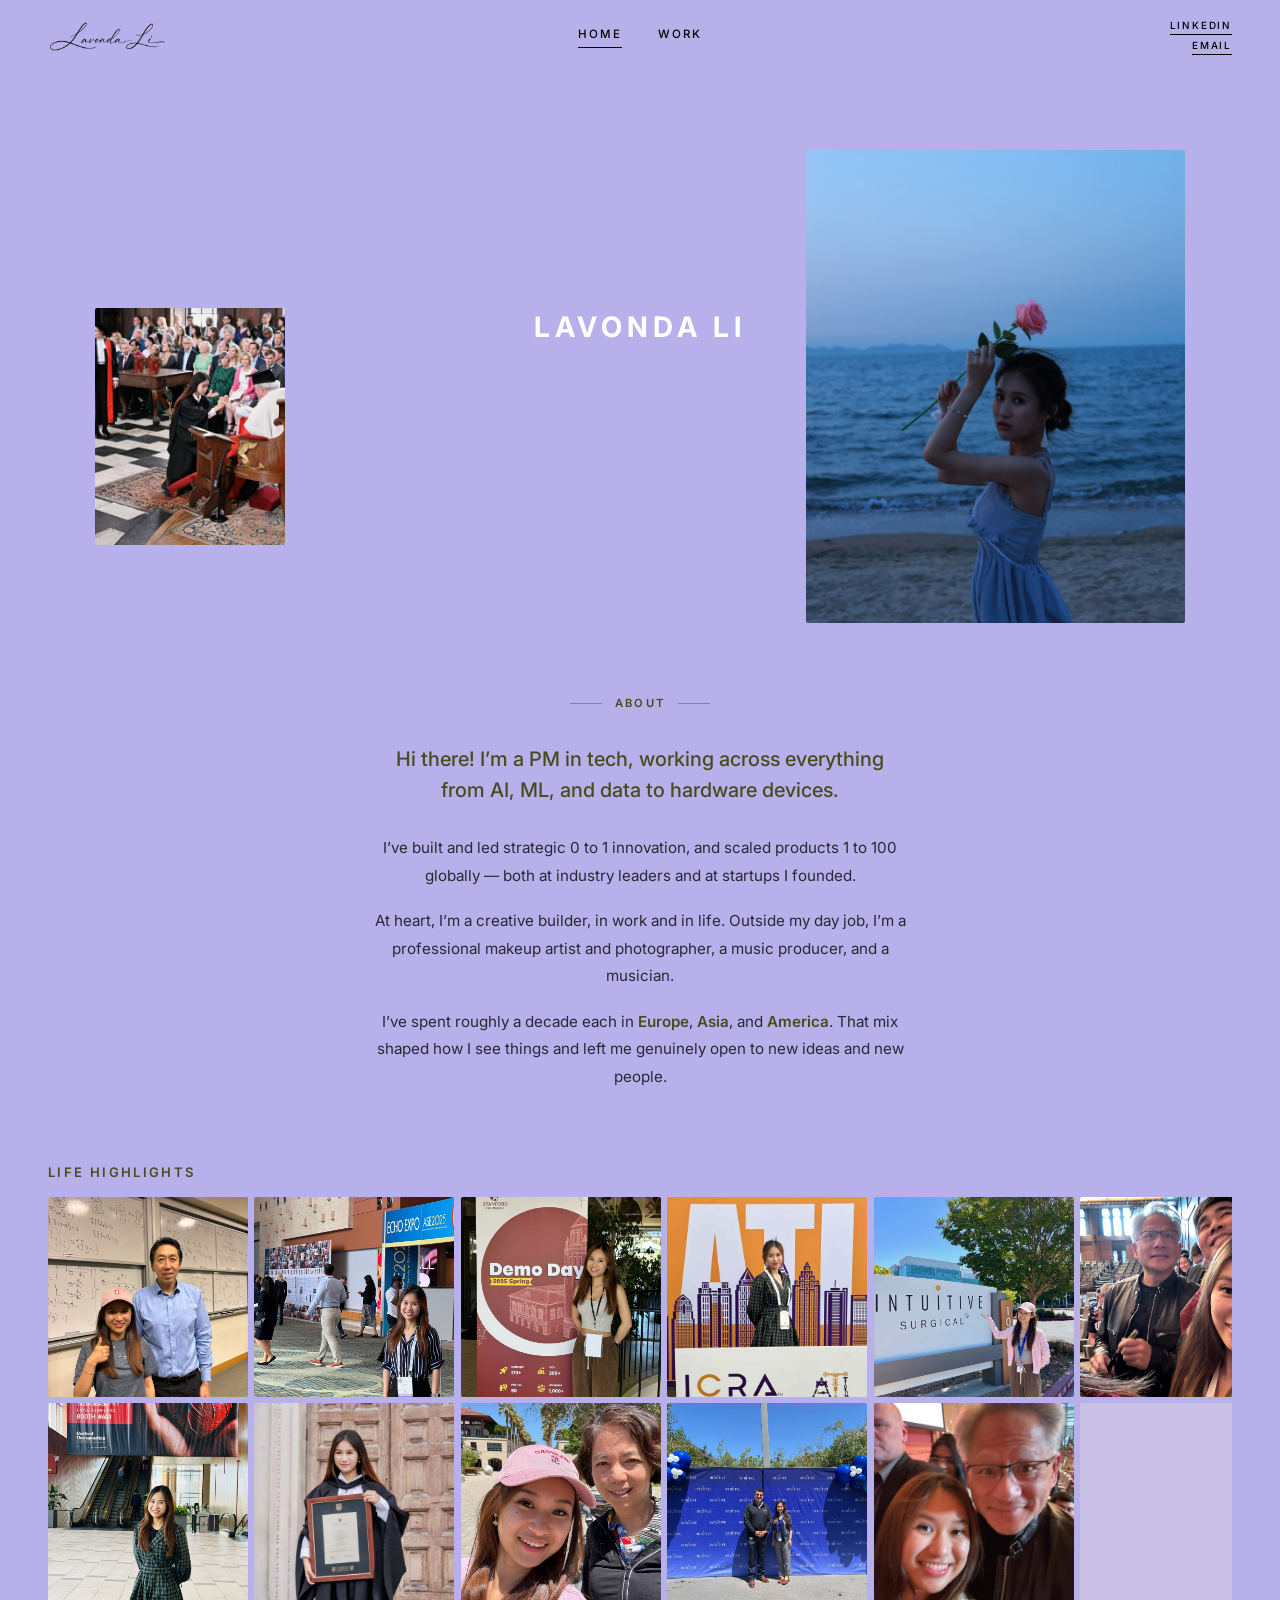
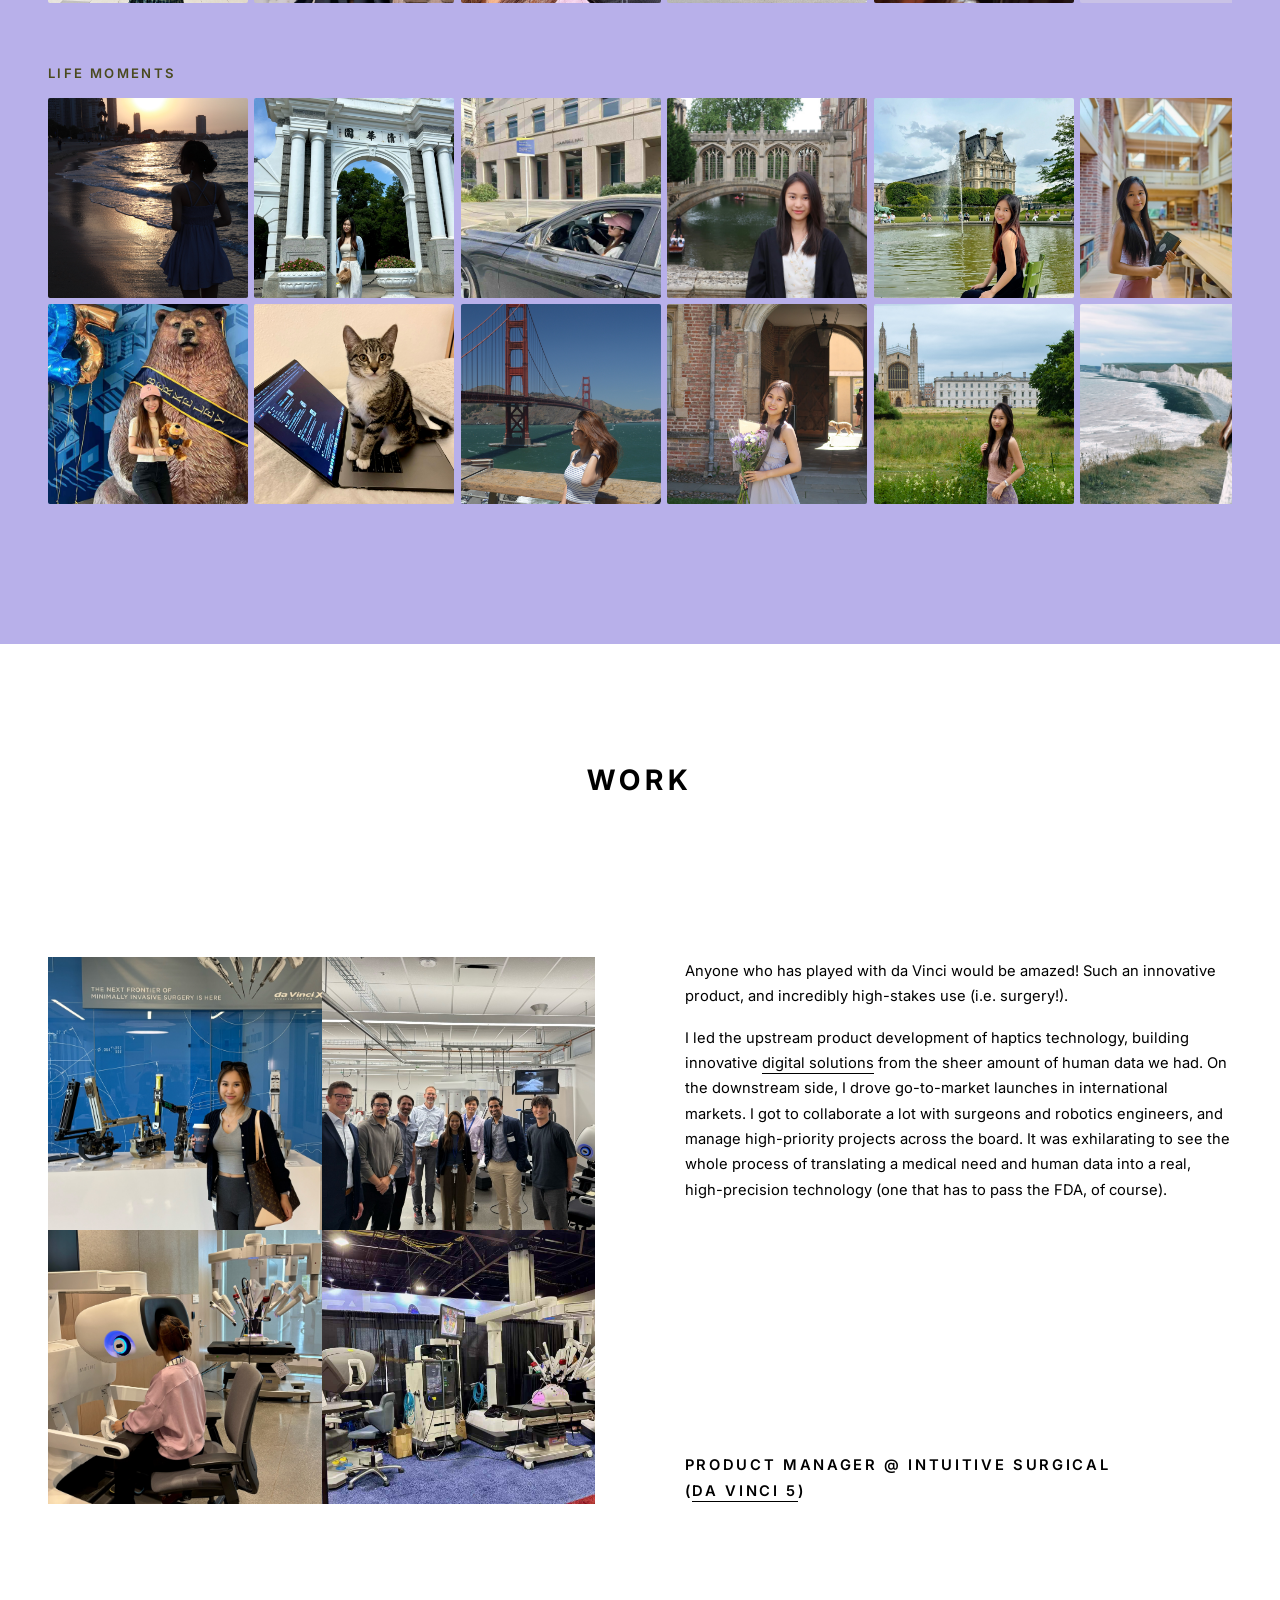
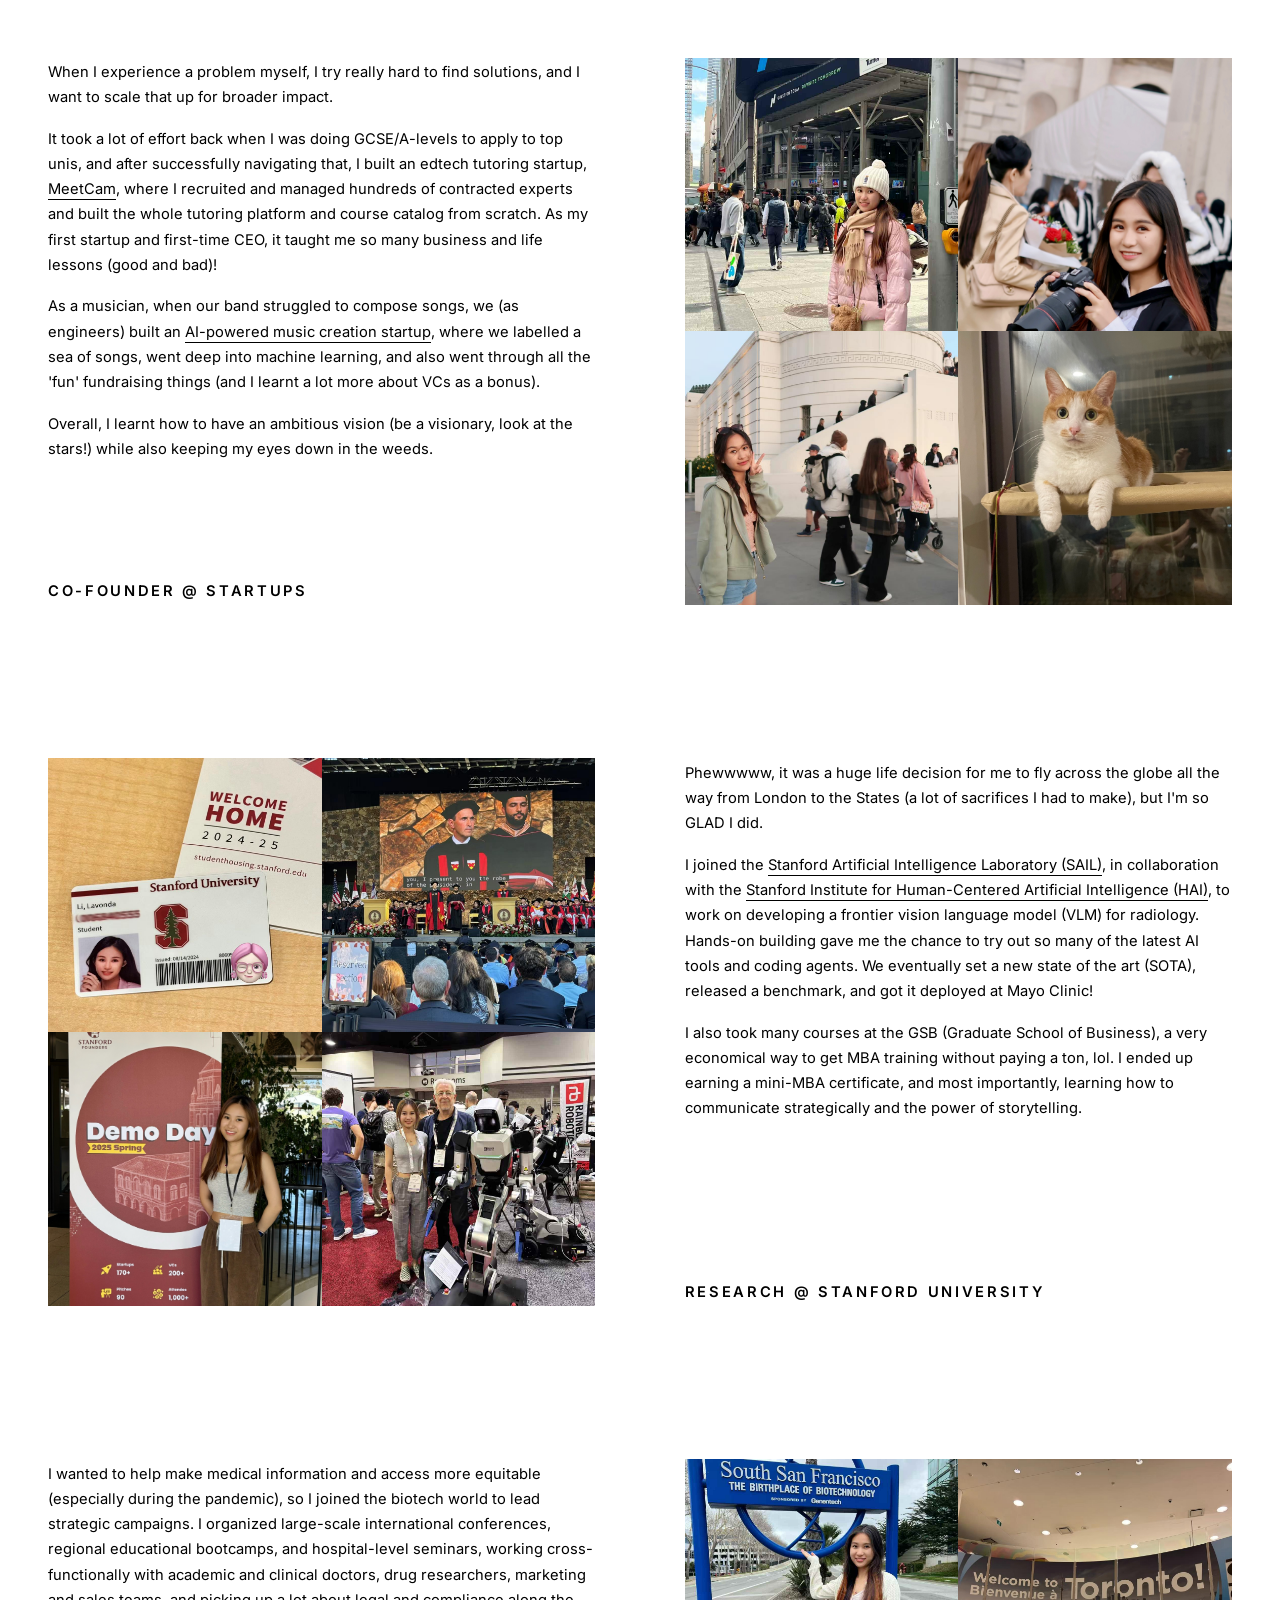
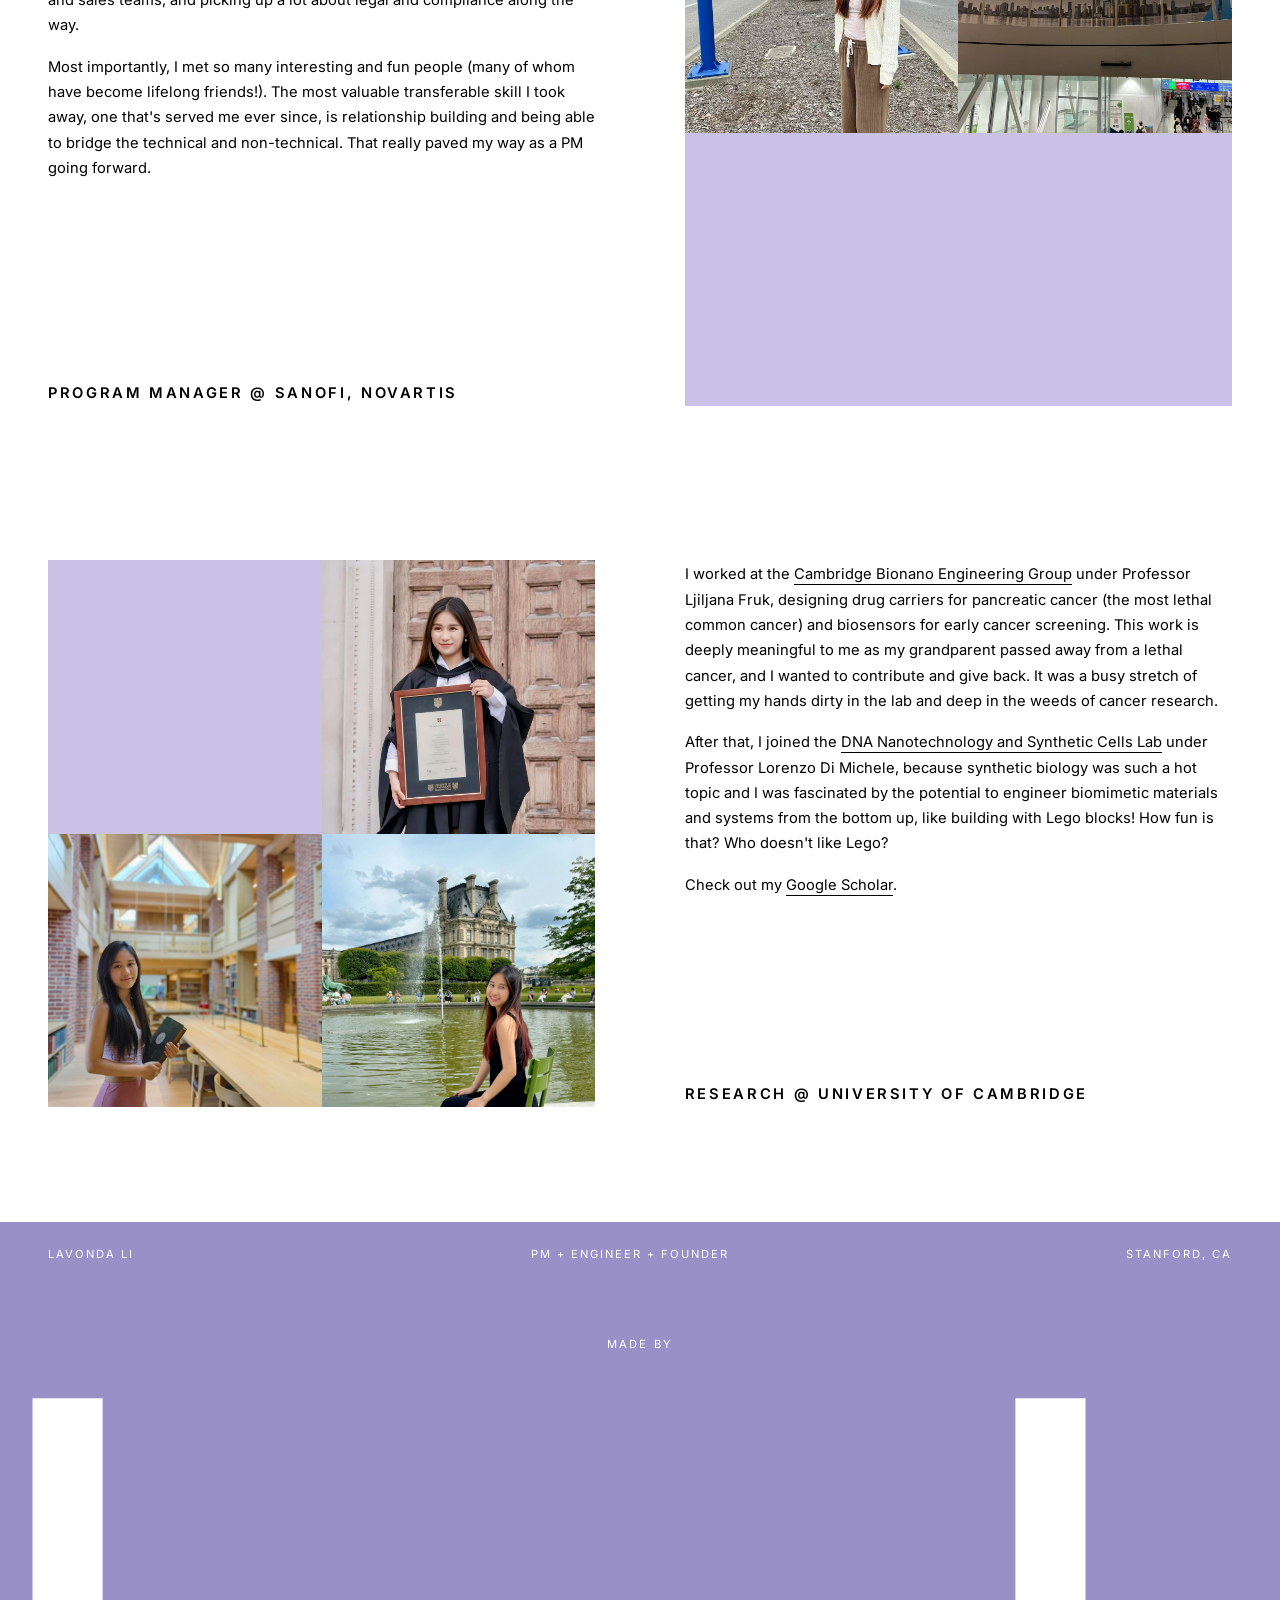
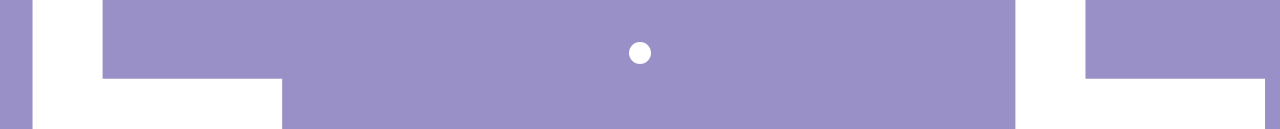
==== index.html @ 1256be47 "added cursor effect" ====
<!doctype html>
<html lang="en">
<head>
  <meta charset="utf-8" />
  <meta name="viewport" content="width=device-width, initial-scale=1" />
  <title>Lavonda Li</title>
  <link rel="preconnect" href="https://fonts.googleapis.com" />
  <link rel="preconnect" href="https://fonts.gstatic.com" crossorigin />
  <link href="https://fonts.googleapis.com/css2?family=Inter:wght@400;500;600;700&display=swap" rel="stylesheet" />
  <link rel="stylesheet" href="css/styles.css" />
</head>
<body data-theme="light">
  <header class="site-header">
    <div class="container">
      <a class="brand" href="index.html"><img src="images/ll.png" alt="Lavonda Li" /></a>
      <nav class="nav">
        <a href="#top" class="active">Home</a>
        <a href="#work">Work</a>
      </nav>
      <div class="header-links" aria-label="Contact links">
        <a href="https://www.linkedin.com/in/lavonda-li/" target="_blank" rel="noopener">LinkedIn</a>
        <a href="mailto:lavonda.li0531@gmail.com">Email</a>
      </div>
    </div>
  </header>

  <main>
    <div class="container">
      <section class="home-hero">
        <div class="photo left">
          <img src="images/grad.jpg" alt="Graduation" />
        </div>
        <h1 class="center-title title-slot">Lavonda Li</h1>
        <div class="photo right">
          <img src="images/portrait.jpg" alt="Portrait" style="object-position: 50% 80%;" />
        </div>
      </section>

      <section class="about" aria-labelledby="about-eyebrow">
        <p id="about-eyebrow" class="about-eyebrow"><span>About</span></p>
        <p class="about-lede">
          Hi there! I&rsquo;m a PM in tech, working across everything from AI,
          ML, and data to hardware devices.
        </p>
        <p class="about-body">
          I&rsquo;ve built and led strategic 0 to 1 innovation, and scaled
          products 1 to 100 globally &mdash; both at industry leaders and at
          startups I founded.
        </p>
        <p class="about-body">
          At heart, I&rsquo;m a creative builder, in work and in life. Outside
          my day job, I&rsquo;m a professional makeup artist and photographer,
          a music producer, and a musician.
        </p>
        <p class="about-body">
          I&rsquo;ve spent roughly a decade each in
          <span class="about-place">Europe</span>,
          <span class="about-place">Asia</span>, and
          <span class="about-place">America</span>. That mix shaped how I see
          things and left me genuinely open to new ideas and new people.
        </p>
      </section>

      <!--
        ============================================================
         HOW TO ADD A PHOTO
         1. Drop the image file in the images/ folder (e.g.
            images/highlights/andrew-ng.jpg)
         2. Add an entry to photos.json under "highlights" or "moments":
              { "image": "images/highlights/andrew-ng.jpg",
                "caption": "Me w/ Andrew Ng" }
         3. Reload the page. The "image" field is optional; omit it for
            a placeholder tile.
        ============================================================
      -->

      <section class="photo-section" aria-labelledby="life-highlights-heading">
        <h2 id="life-highlights-heading" class="rail-heading">Life Highlights</h2>
        <div class="photo-rail" data-section="highlights"></div>
      </section>

      <section class="photo-section" aria-labelledby="life-moments-heading">
        <h2 id="life-moments-heading" class="rail-heading">Life Moments</h2>
        <div class="photo-rail" data-section="moments"></div>
      </section>

      <section id="work" class="work-showcase" aria-labelledby="work-heading">
        <h2 id="work-heading" class="center-title work-title">Work</h2>
        <div class="work-list" data-work-sections></div>
      </section>
    </div>
  </main>

  <script src="js/photos.js" defer></script>
  <script src="js/work.js" defer></script>
  <script src="js/header.js" defer></script>
  <script src="js/cursor.js" defer></script>

  <footer class="site-footer">
    <div class="footer-meta">
      <div class="container">
        <span>Lavonda Li</span>
        <span>PM + Engineer + Founder</span>
        <span>Stanford, CA</span>
      </div>
    </div>
    <div class="footer-made">Made by</div>
    <div class="brand-footer">
      <span class="l-mark left">L</span>
      <span class="dot"></span>
      <span class="l-mark right">L</span>
    </div>
  </footer>
</body>
</html>
---- css/styles.css ----
:root {
  --lavender: #b8b0ea;
  --lavender-deep: #9a90c8;
  --black: #000;
  --white: #fff;
  --olive: #4a4a1f;
  --grey-on-dark: #cfcfcf;
  --placeholder: #c9c2e6;
  --placeholder-dark: #1c1c1c;
  --tracked: 0.18em;
  --max: 1280px;
  --gutter: clamp(1.25rem, 4vw, 3rem);
  --header-height: 72px;
  --sans: "Inter", -apple-system, BlinkMacSystemFont, "Helvetica Neue", Arial, sans-serif;
}

* { box-sizing: border-box; margin: 0; padding: 0; }

html {
  height: 100%;
  scroll-padding-top: var(--header-height);
}

body { height: 100%; }

body {
  font-family: var(--sans);
  font-size: 16px;
  line-height: 1.55;
  -webkit-font-smoothing: antialiased;
  min-height: 100vh;
  display: flex;
  flex-direction: column;
  padding-top: var(--header-height);
}

body[data-theme="light"] { background: var(--lavender); color: var(--black); }
body[data-theme="dark"]  { background: var(--black);    color: var(--white); }
body[data-theme="white"] { background: var(--white);    color: var(--black); }

a { color: inherit; text-decoration: none; }

img { max-width: 100%; display: block; }

main img {
  transition: transform 320ms ease, filter 320ms ease;
}
@media (prefers-reduced-motion: reduce) {
  main img {
    transition: none;
  }
}

.container {
  width: 100%;
  max-width: var(--max);
  margin: 0 auto;
  padding: 0 var(--gutter);
}

main { flex: 1 0 auto; }

/* ---------- Golden cursor trail ---------- */
@media (pointer: fine) {
  .star-sprinkle {
    position: fixed;
    left: 0;
    top: 0;
    pointer-events: none;
    z-index: 2147483647;
  }

  .star-sprinkle {
    width: var(--sprinkle-size, 4px);
    height: var(--sprinkle-size, 4px);
    border-radius: 50%;
    background: radial-gradient(circle, #fff8cf 0%, #f7c548 58%, rgba(247, 197, 72, 0) 72%);
    box-shadow: 0 0 8px rgba(255, 207, 74, 0.65);
    transform: translate3d(var(--sprinkle-x), var(--sprinkle-y), 0) scale(1);
    animation: star-sprinkle-fade 520ms ease-out forwards;
  }

  @keyframes star-sprinkle-fade {
    to {
      opacity: 0;
      transform: translate3d(
        calc(var(--sprinkle-x) - var(--sprinkle-drift-x)),
        calc(var(--sprinkle-y) - var(--sprinkle-drift-y)),
        0
      ) scale(0);
    }
  }
}

@media (prefers-reduced-motion: reduce), (pointer: coarse) {
  .star-sprinkle {
    display: none;
  }
}

/* ---------- Header ---------- */
.site-header {
  position: fixed;
  top: 0;
  left: 0;
  right: 0;
  z-index: 1000;
  min-height: var(--header-height);
  padding: 1.25rem 0;
  transition: background-color 220ms ease;
}
body[data-theme="light"] .site-header { background-color: var(--lavender); }
body[data-theme="dark"] .site-header { background-color: var(--black); }
body[data-theme="white"] .site-header { background-color: var(--white); }
.site-header .container {
  display: grid;
  grid-template-columns: 1fr auto 1fr;
  align-items: center;
}
.brand {
  font-weight: 600;
  font-size: 0.85rem;
  letter-spacing: 0.05em;
  display: inline-flex;
  align-items: center;
  justify-self: start;
}
.brand img {
  height: 32px;
  width: auto;
  display: block;
}
body[data-theme="dark"] .brand img { filter: invert(1); }
.nav {
  display: flex;
  gap: 2.25rem;
  justify-self: center;
}
.nav a {
  font-size: 0.72rem;
  letter-spacing: var(--tracked);
  text-transform: uppercase;
  font-weight: 500;
  position: relative;
  padding-bottom: 4px;
}
.nav a.active::after {
  content: "";
  position: absolute;
  left: 0; right: 0; bottom: 0;
  height: 1px;
  background: currentColor;
}
.header-links {
  justify-self: end;
  display: flex;
  flex-direction: column;
  align-items: flex-end;
  gap: 0.3rem;
}
.header-links a {
  font-size: 0.62rem;
  letter-spacing: var(--tracked);
  text-transform: uppercase;
  font-weight: 500;
  line-height: 1.2;
  border-bottom: 1px solid currentColor;
  padding-bottom: 2px;
}
@media (max-width: 640px) {
  .site-header .container {
    grid-template-columns: auto 1fr auto;
    column-gap: 1rem;
  }
  .nav { gap: 1.2rem; }
  .nav a { font-size: 0.66rem; }
  .header-links a { font-size: 0.56rem; }
}

/* ---------- Centered name title ---------- */
.center-title {
  text-align: center;
  font-size: clamp(1.4rem, 2.2vw, 1.8rem);
  letter-spacing: var(--tracked);
  text-transform: uppercase;
  font-weight: 700;
}
body[data-theme="light"] .center-title { color: var(--olive); }
body[data-theme="dark"]  .center-title { color: var(--white); font-weight: 500; font-size: clamp(0.95rem, 1.4vw, 1.1rem); }
body[data-theme="white"] .center-title { color: var(--black); font-weight: 500; font-size: clamp(0.95rem, 1.4vw, 1.1rem); }

/* ---------- Home: asymmetric photo hero ---------- */
.home-hero {
  position: relative;
  margin-top: 3rem;
  min-height: clamp(420px, 55vh, 620px);
  isolation: isolate;
}
.home-hero .title-slot {
  position: absolute;
  top: 42%;
  left: 50%;
  transform: translate(-50%, -50%);
  white-space: nowrap;
  z-index: 2;
  mix-blend-mode: difference;
}
body[data-theme="light"] .home-hero .title-slot,
body[data-theme="dark"]  .home-hero .title-slot { color: #fff; }
.home-hero .photo { z-index: 1; }
.home-hero .photo {
  position: absolute;
  background: var(--placeholder);
  border-radius: 2px;
  overflow: hidden;
  display: flex;
  align-items: center;
  justify-content: center;
  color: rgba(0,0,0,0.35);
  font-size: 0.7rem;
  letter-spacing: 0.1em;
  text-transform: uppercase;
}
.home-hero .photo img { width: 100%; height: 100%; object-fit: cover; }
.home-hero .photo.left {
  left: 4%;
  top: 38%;
  width: 16%;
  aspect-ratio: 4 / 5;
}
.home-hero .photo.right {
  right: 4%;
  top: 6%;
  width: 32%;
  aspect-ratio: 4 / 5;
}
@media (max-width: 720px) {
  .home-hero { min-height: 360px; }
  .home-hero .photo.left  { width: 28%; top: 50%; }
  .home-hero .photo.right { width: 50%; top: 0; }
}

/* ---------- Tagline / education ---------- */
.tagline-block {
  text-align: center;
  margin: 4.5rem auto 1.5rem;
  max-width: 70ch;
  font-size: 0.78rem;
  letter-spacing: var(--tracked);
  text-transform: uppercase;
  font-weight: 500;
  line-height: 1.7;
}

/* ---------- Home: about block ---------- */
.about {
  max-width: 620px;
  margin: 5rem auto 4.5rem;
  padding: 0 1rem;
  text-align: center;
}
.about-eyebrow {
  display: flex;
  align-items: center;
  justify-content: center;
  gap: 0.85rem;
  font-size: 0.7rem;
  letter-spacing: var(--tracked);
  text-transform: uppercase;
  font-weight: 600;
  color: var(--olive);
  margin-bottom: 2rem;
}
.about-eyebrow::before,
.about-eyebrow::after {
  content: "";
  width: 32px;
  height: 1px;
  background: var(--olive);
  opacity: 0.45;
}
.about-lede {
  font-size: clamp(1.05rem, 1.6vw, 1.25rem);
  line-height: 1.55;
  font-weight: 500;
  color: var(--olive);
  margin: 0 auto 1.75rem;
  max-width: 38ch;
}
.about-body {
  font-size: 0.95rem;
  line-height: 1.8;
  margin: 0 auto 1.15rem;
  max-width: 54ch;
  color: rgba(0, 0, 0, 0.78);
}
.about-body:last-child { margin-bottom: 0; }
.about-place {
  font-weight: 600;
  color: var(--olive);
  white-space: nowrap;
}

/* ---------- Home: horizontal photo rails ---------- */
.photo-section {
  margin: 2.5rem 0 3rem;
}
.rail-heading {
  font-size: 0.82rem;
  letter-spacing: var(--tracked);
  text-transform: uppercase;
  font-weight: 600;
  margin-bottom: 0.9rem;
  color: var(--olive);
}
.photo-rail {
  --rail-tile: clamp(140px, 18vw, 200px);
  display: grid;
  grid-auto-flow: column;
  grid-template-rows: repeat(2, var(--rail-tile));
  grid-auto-columns: var(--rail-tile);
  gap: 0.4rem;
  overflow-x: auto;
  overflow-y: hidden;
  padding-bottom: 0.75rem;
  scroll-snap-type: x mandatory;
  scrollbar-width: thin;
}
.photo-rail::-webkit-scrollbar { height: 6px; }
.photo-rail::-webkit-scrollbar-track { background: transparent; }
.photo-rail::-webkit-scrollbar-thumb {
  background: rgba(0,0,0,0.18);
  border-radius: 3px;
}
.photo-rail .tile {
  position: relative;
  background: var(--placeholder);
  border-radius: 2px;
  overflow: hidden;
  scroll-snap-align: start;
  margin: 0;
}
.photo-rail .tile img {
  width: 100%;
  height: 100%;
  object-fit: cover;
}
.photo-rail .tile figcaption {
  position: absolute;
  inset: 0;
  background: rgba(0, 0, 0, 0.7);
  color: var(--white);
  display: flex;
  align-items: center;
  justify-content: center;
  text-align: center;
  padding: 0.9rem;
  font-size: 0.85rem;
  font-weight: 500;
  letter-spacing: 0.02em;
  line-height: 1.4;
  text-shadow: 0 1px 6px rgba(0,0,0,0.55);
  opacity: 0;
  transition: opacity 180ms ease;
  pointer-events: none;
}
.photo-rail .tile:hover img,
.home-hero .photo:hover img,
.work-tile:hover img {
  transform: scale(1.025);
  filter: saturate(1.04) contrast(1.02);
}
.photo-rail .tile:hover figcaption,
.photo-rail .tile:focus-within figcaption {
  opacity: 1;
}
@media (hover: none) {
  .photo-rail .tile figcaption { opacity: 1; }
}
/* ---------- Shared work showcase ---------- */
.work-showcase {
  background: var(--white);
  color: var(--black);
  margin: clamp(6rem, 10vw, 9rem) 0 0;
  scroll-margin-top: 0;
}
body[data-theme="light"] .work-showcase {
  width: 100vw;
  margin-left: calc(50% - 50vw);
  margin-right: calc(50% - 50vw);
  padding: clamp(5rem, 9vw, 8rem) max(var(--gutter), calc((100vw - var(--max)) / 2 + var(--gutter))) clamp(5rem, 9vw, 8rem);
}
body[data-theme="white"] .work-showcase {
  margin: 0 0 6rem;
  padding-top: 4rem;
}
.work-showcase .work-title {
  color: var(--black);
  margin: 0 0 clamp(4rem, 12vw, 10rem);
}
body[data-theme="light"] .work-showcase .work-title,
body[data-theme="white"] .work-showcase .work-title {
  color: var(--black);
}
.work-list {
  display: block;
}
.work-entry {
  display: grid;
  grid-template-columns: minmax(0, 1fr) minmax(0, 1fr);
  gap: clamp(3rem, 7vw, 6.5rem);
  align-items: stretch;
  margin-bottom: clamp(6rem, 12vw, 10rem);
}
.work-entry:last-child {
  margin-bottom: 0;
}
.work-entry.is-reversed .work-media {
  order: 2;
}
.work-entry.is-reversed .work-copy {
  order: 1;
}
.work-media { align-self: start; }
.work-collage {
  display: grid;
  grid-template-columns: 1fr 1fr;
  gap: 0;
  width: 100%;
}
.work-tile {
  aspect-ratio: 1 / 1;
  background: var(--placeholder);
  border-radius: 0;
  overflow: hidden;
}
.work-tile img {
  width: 100%;
  height: 100%;
  object-fit: cover;
  display: block;
}
.work-copy {
  display: flex;
  flex-direction: column;
  padding-top: 0.15rem;
  max-width: 64ch;
}
.work-copy p {
  font-size: 0.92rem;
  line-height: 1.72;
  margin-bottom: 1rem;
  color: var(--black);
}
.work-label {
  margin-top: auto;
  padding-top: 3rem;
  font-size: 0.7rem;
  letter-spacing: var(--tracked);
  text-transform: uppercase;
  line-height: 1.6;
  font-weight: 600;
  color: var(--black);
  max-width: 44ch;
}
.work-copy p:last-child {
  margin-bottom: 0;
}
.work-showcase a {
  color: inherit;
  border-bottom: 1px solid currentColor;
  padding-bottom: 1px;
}
@media (max-width: 720px) {
  .work-entry {
    grid-template-columns: 1fr;
    gap: 1.5rem;
    margin-bottom: 5rem;
  }
  .work-entry.is-reversed .work-media,
  .work-entry.is-reversed .work-copy {
    order: initial;
  }
  .work-copy {
    min-height: 0;
  }
  .work-label {
    padding-top: 1.75rem;
  }
  .work-copy {
    max-width: none;
  }
}

/* ---------- Footer (themed) ---------- */
.site-footer { flex-shrink: 0; }

.footer-meta {
  padding: 1.5rem 0;
  font-size: 0.7rem;
  letter-spacing: var(--tracked);
  text-transform: uppercase;
}
body[data-theme="light"] .footer-meta { background: var(--lavender-deep); color: var(--white); }
body[data-theme="dark"]  .footer-meta { background: var(--black); color: var(--white); border-top: 1px solid rgba(255,255,255,0.1); }
body[data-theme="white"] .footer-meta { background: var(--black); color: var(--white); border-top: 1px solid rgba(255,255,255,0.1); }
.footer-meta .container {
  display: flex;
  justify-content: space-between;
  align-items: center;
  flex-wrap: wrap;
  gap: 1rem;
}

.footer-made {
  text-align: center;
  font-size: 0.7rem;
  letter-spacing: var(--tracked);
  text-transform: uppercase;
  padding: 3rem 0 1rem;
}
body[data-theme="light"] .footer-made { background: var(--lavender-deep); color: var(--white); }
body[data-theme="dark"]  .footer-made { background: var(--black); color: var(--white); }
body[data-theme="white"] .footer-made { background: var(--black); color: var(--white); }

/* The big "L  L" letterforms with center dot */
.brand-footer {
  position: relative;
  height: clamp(280px, 40vh, 460px);
  overflow: hidden;
}
body[data-theme="light"] .brand-footer { background: var(--lavender-deep); }
body[data-theme="dark"]  .brand-footer { background: var(--black); }
body[data-theme="white"] .brand-footer { background: var(--black); }
.brand-footer .l-mark {
  position: absolute;
  bottom: -22%;
  font-family: "Arial Black", "Helvetica Neue", Arial, sans-serif;
  font-weight: 900;
  font-size: clamp(280px, 38vw, 560px);
  line-height: 1;
  color: var(--white);
  user-select: none;
}
.brand-footer .l-mark.left  { left: 0; }
.brand-footer .l-mark.right { right: 0; }
.brand-footer .dot {
  position: absolute;
  bottom: 18%;
  left: 50%;
  transform: translateX(-50%);
  width: 22px;
  height: 22px;
  border-radius: 50%;
  background: var(--white);
}
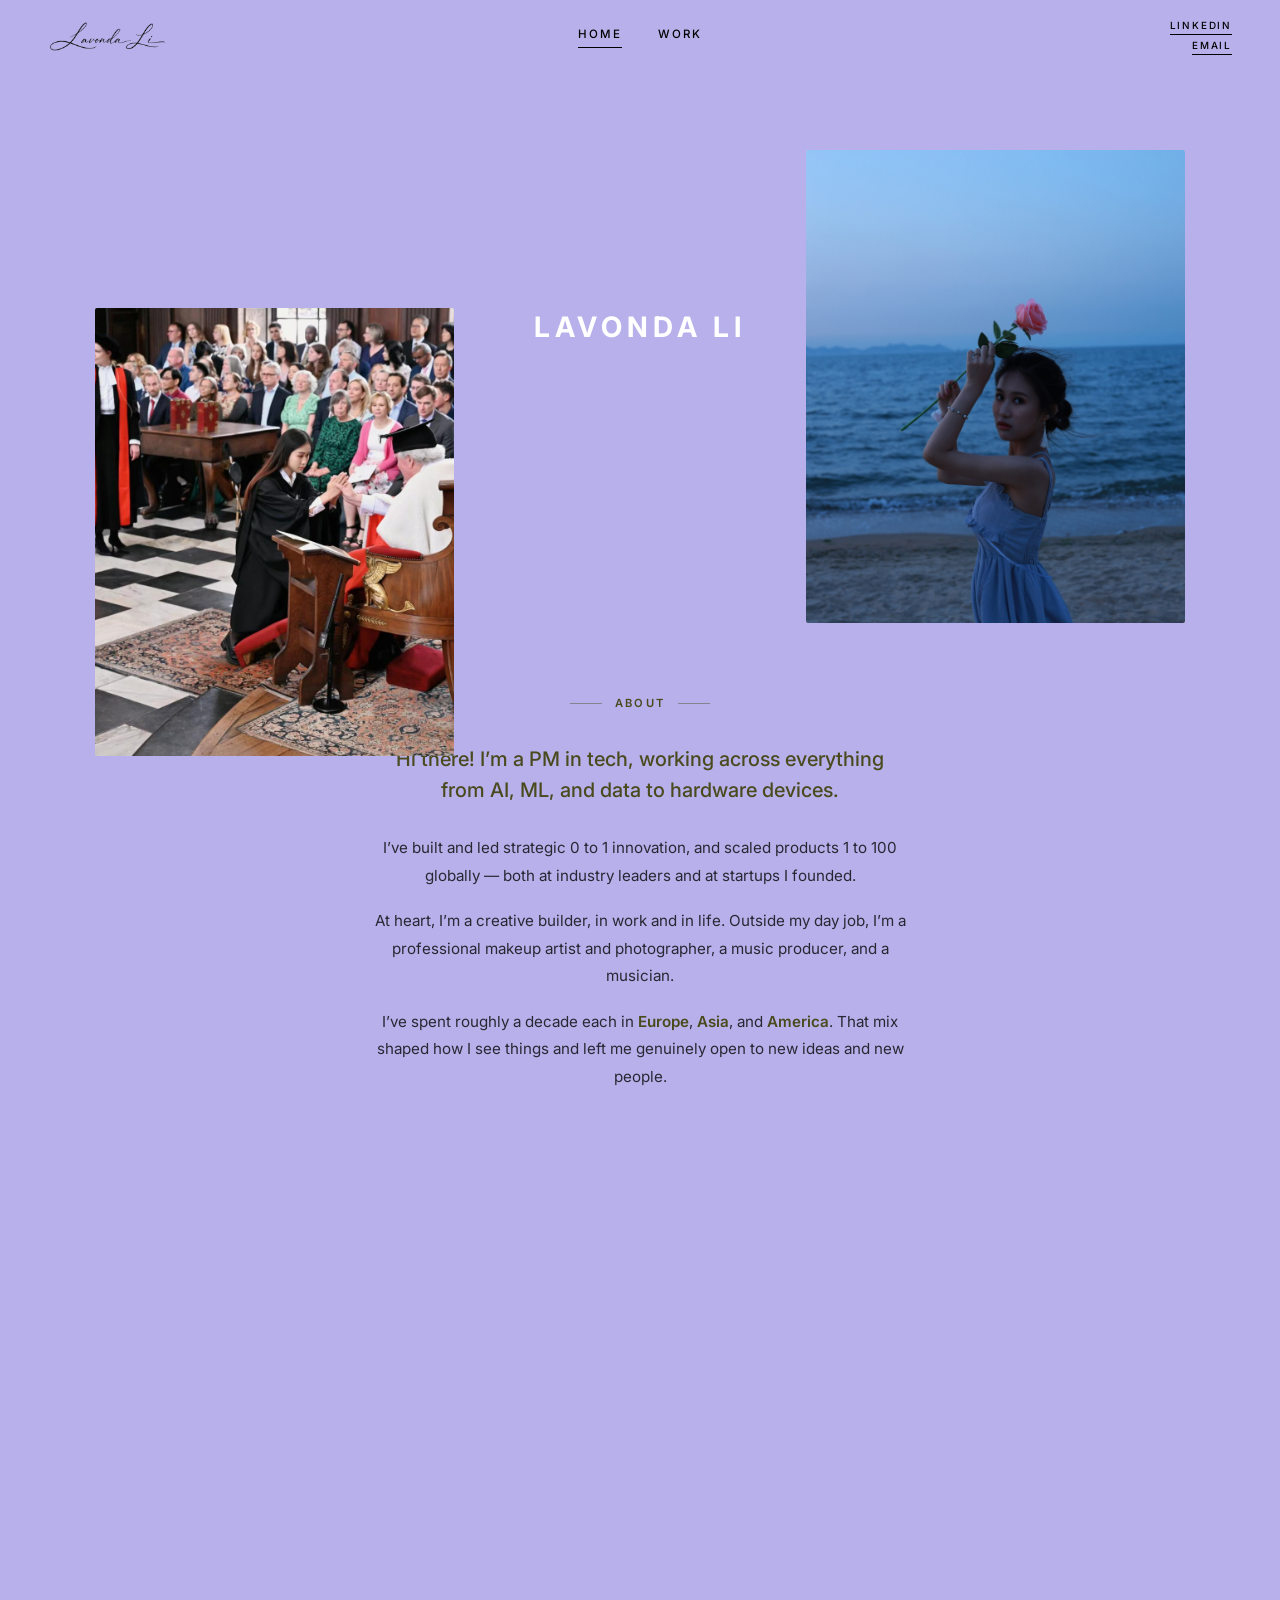
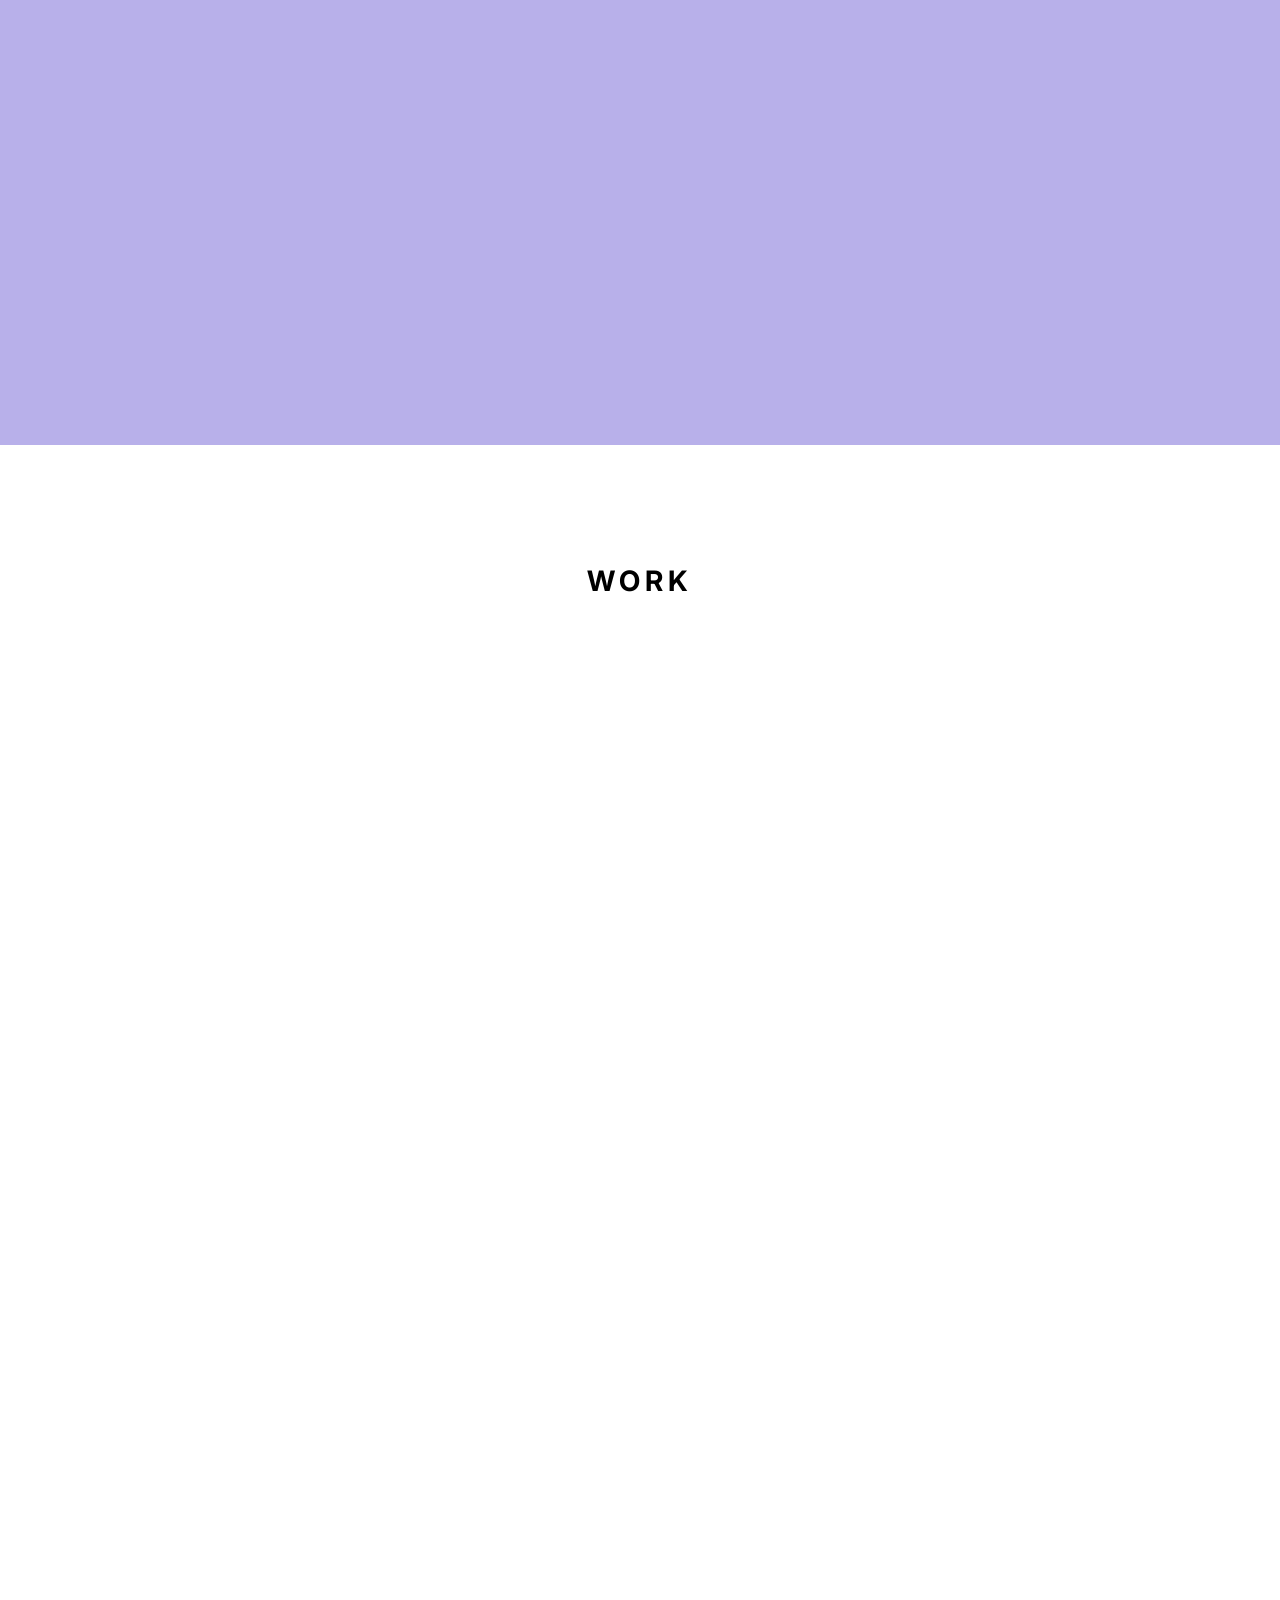
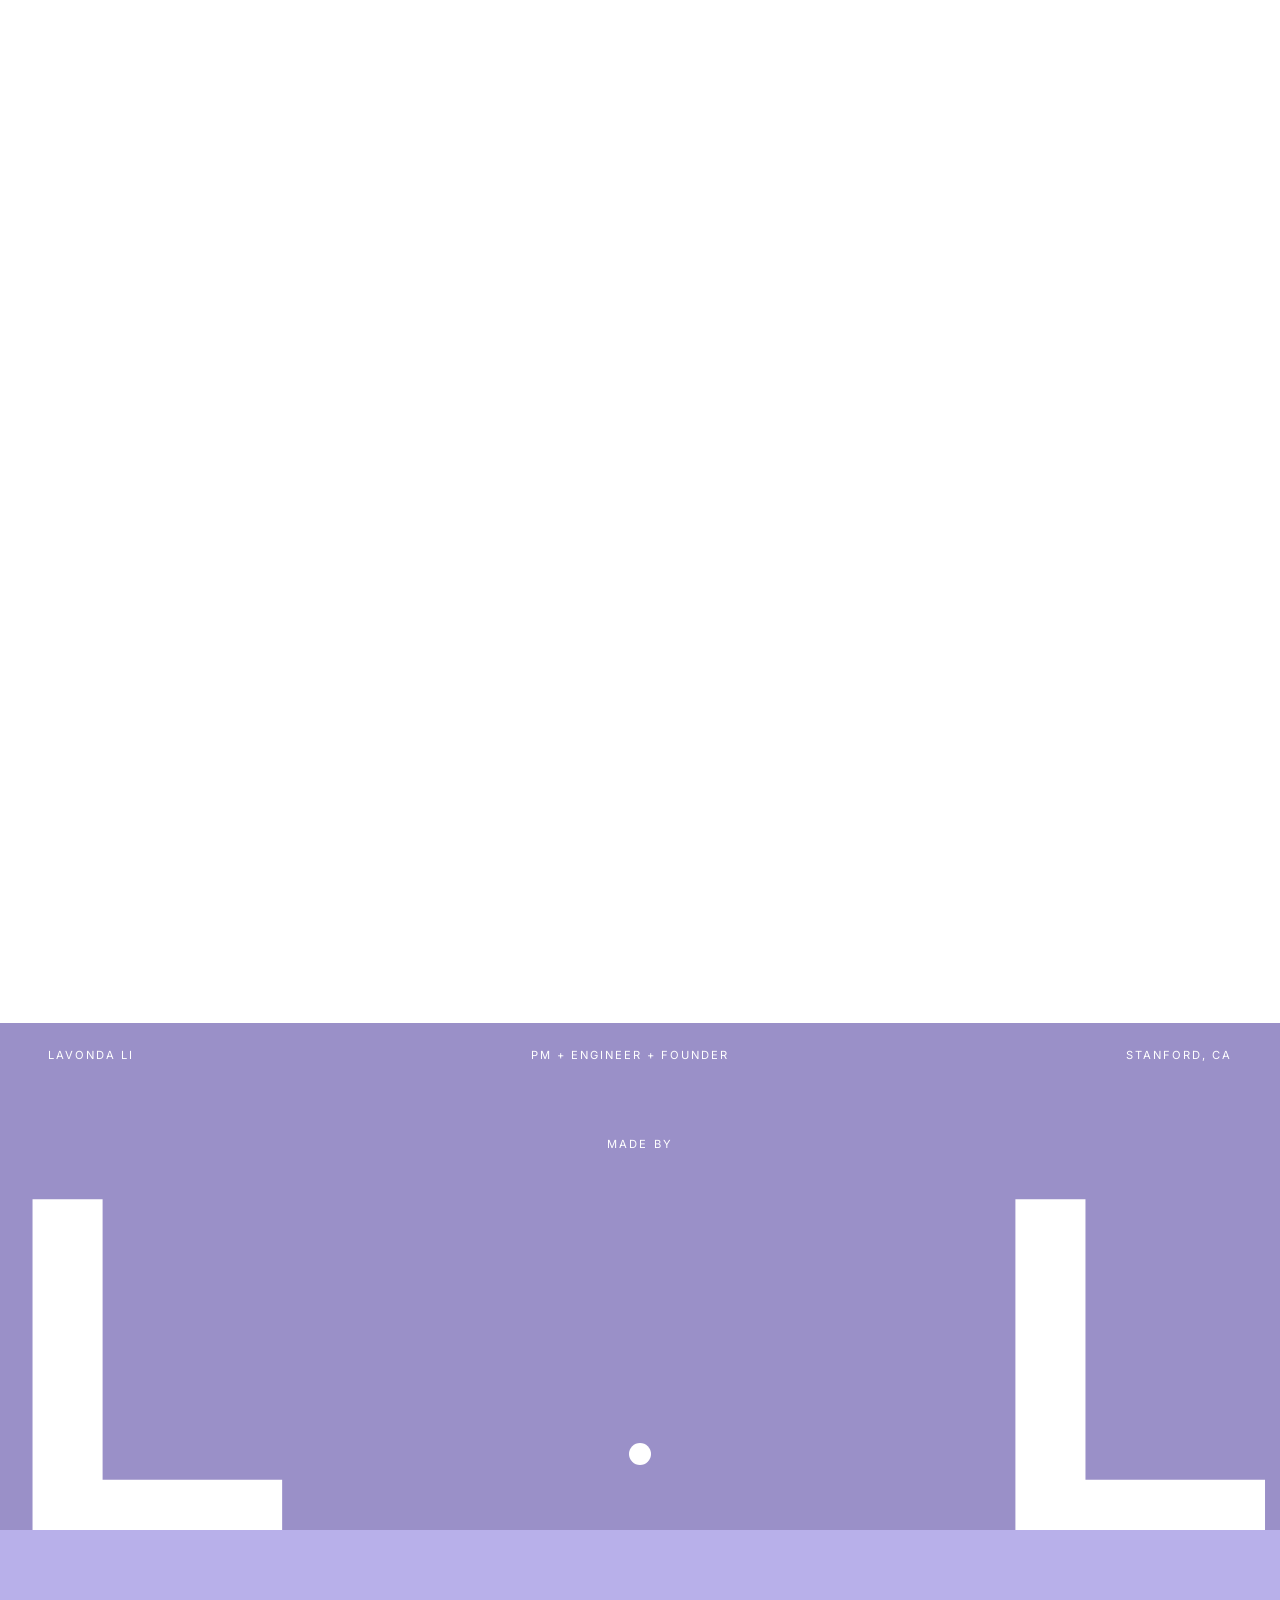
==== commit bf0263ef: "fixed some bugs" ====
--- a/index.html
+++ b/index.html
@@ -28,11 +28,11 @@
     <div class="container">
       <section class="home-hero">
         <div class="photo left">
-          <img src="images/grad.jpg" alt="Graduation" />
+          <img src="images/grad.jpg" alt="Graduation" decoding="async" fetchpriority="high" />
         </div>
         <h1 class="center-title title-slot">Lavonda Li</h1>
         <div class="photo right">
-          <img src="images/portrait.jpg" alt="Portrait" style="object-position: 50% 80%;" />
+          <img src="images/portrait.jpg" alt="Portrait" decoding="async" fetchpriority="high" style="object-position: 50% 80%;" />
         </div>
       </section>
 
--- a/css/styles.css
+++ b/css/styles.css
@@ -225,7 +225,7 @@
 .home-hero .photo.left {
   left: 4%;
   top: 38%;
-  width: 16%;
+  width: clamp(150px, 28vw, 430px);
   aspect-ratio: 4 / 5;
 }
 .home-hero .photo.right {
@@ -236,7 +236,7 @@
 }
 @media (max-width: 720px) {
   .home-hero { min-height: 360px; }
-  .home-hero .photo.left  { width: 28%; top: 50%; }
+  .home-hero .photo.left  { top: 50%; }
   .home-hero .photo.right { width: 50%; top: 0; }
 }
 
@@ -304,6 +304,8 @@
 /* ---------- Home: horizontal photo rails ---------- */
 .photo-section {
   margin: 2.5rem 0 3rem;
+  content-visibility: auto;
+  contain-intrinsic-size: 420px;
 }
 .rail-heading {
   font-size: 0.82rem;
@@ -411,6 +413,8 @@
   gap: clamp(3rem, 7vw, 6.5rem);
   align-items: stretch;
   margin-bottom: clamp(6rem, 12vw, 10rem);
+  content-visibility: auto;
+  contain-intrinsic-size: 920px;
 }
 .work-entry:last-child {
   margin-bottom: 0;
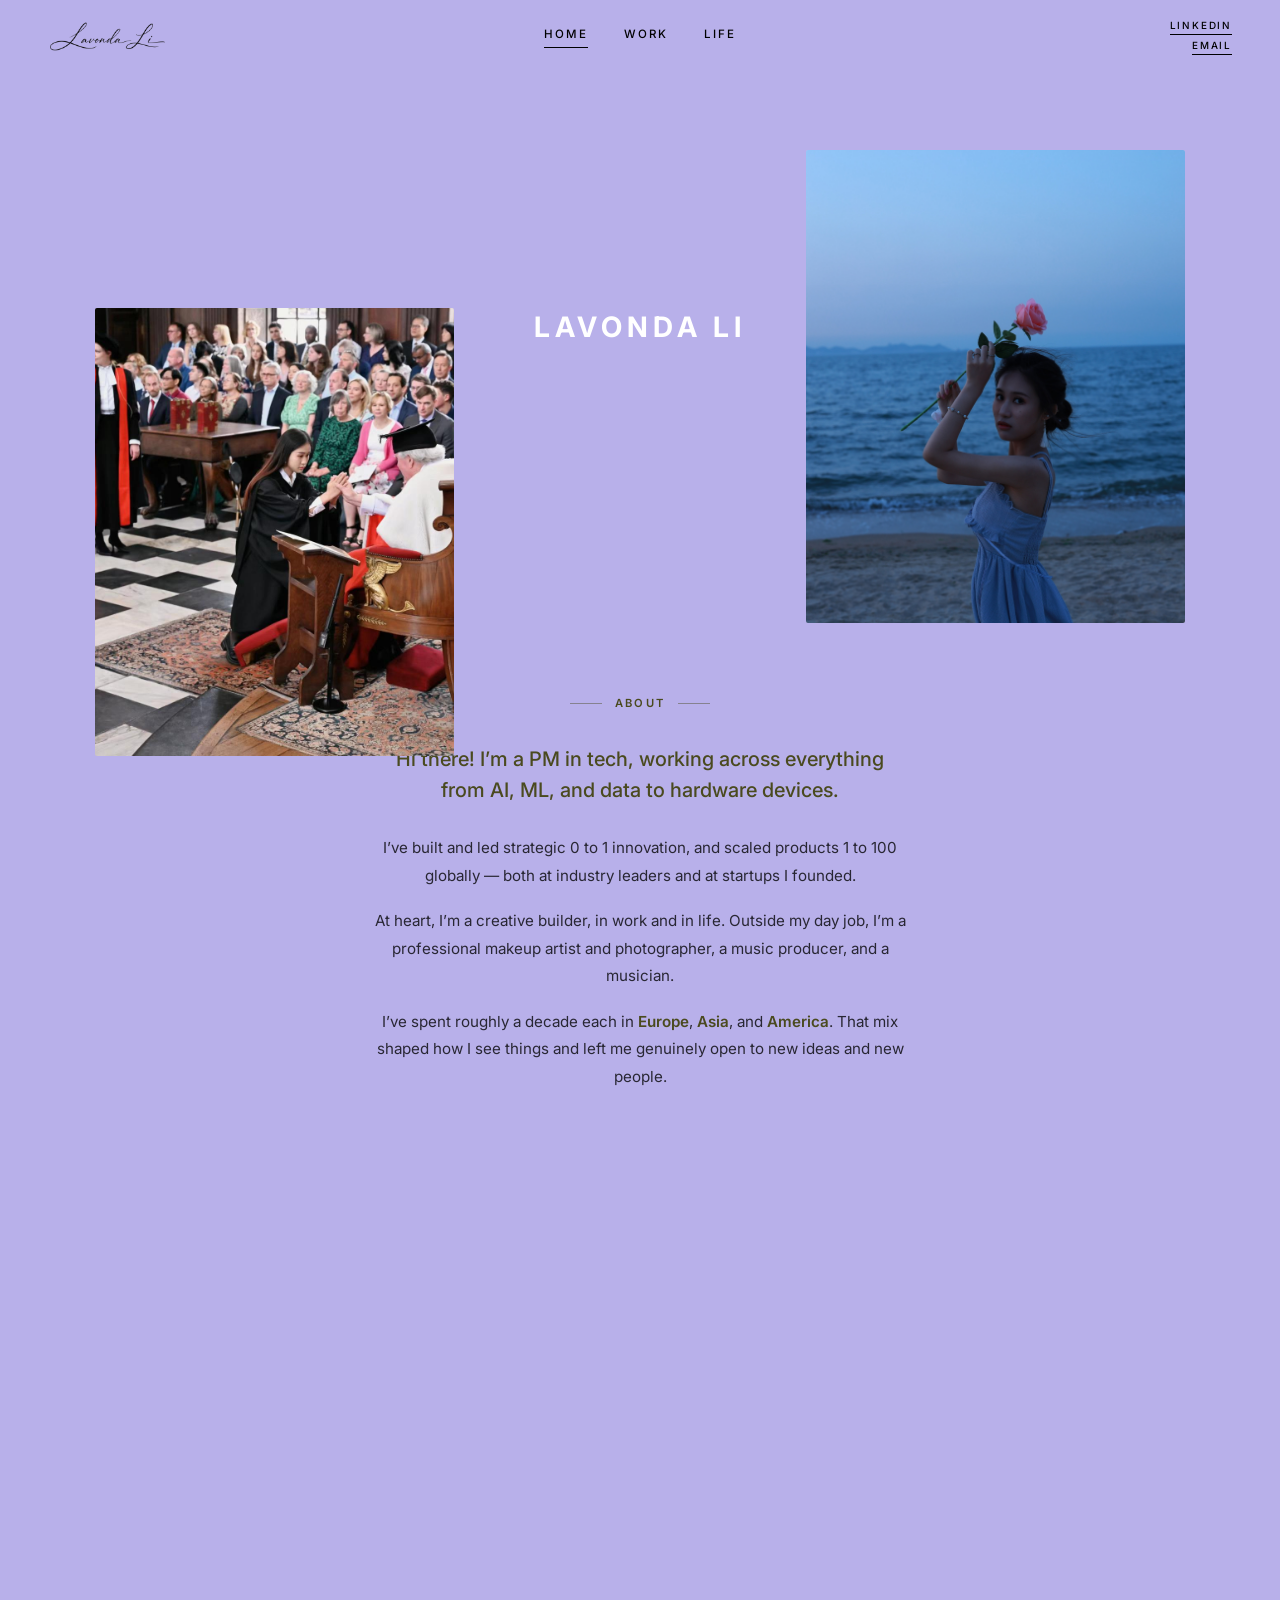
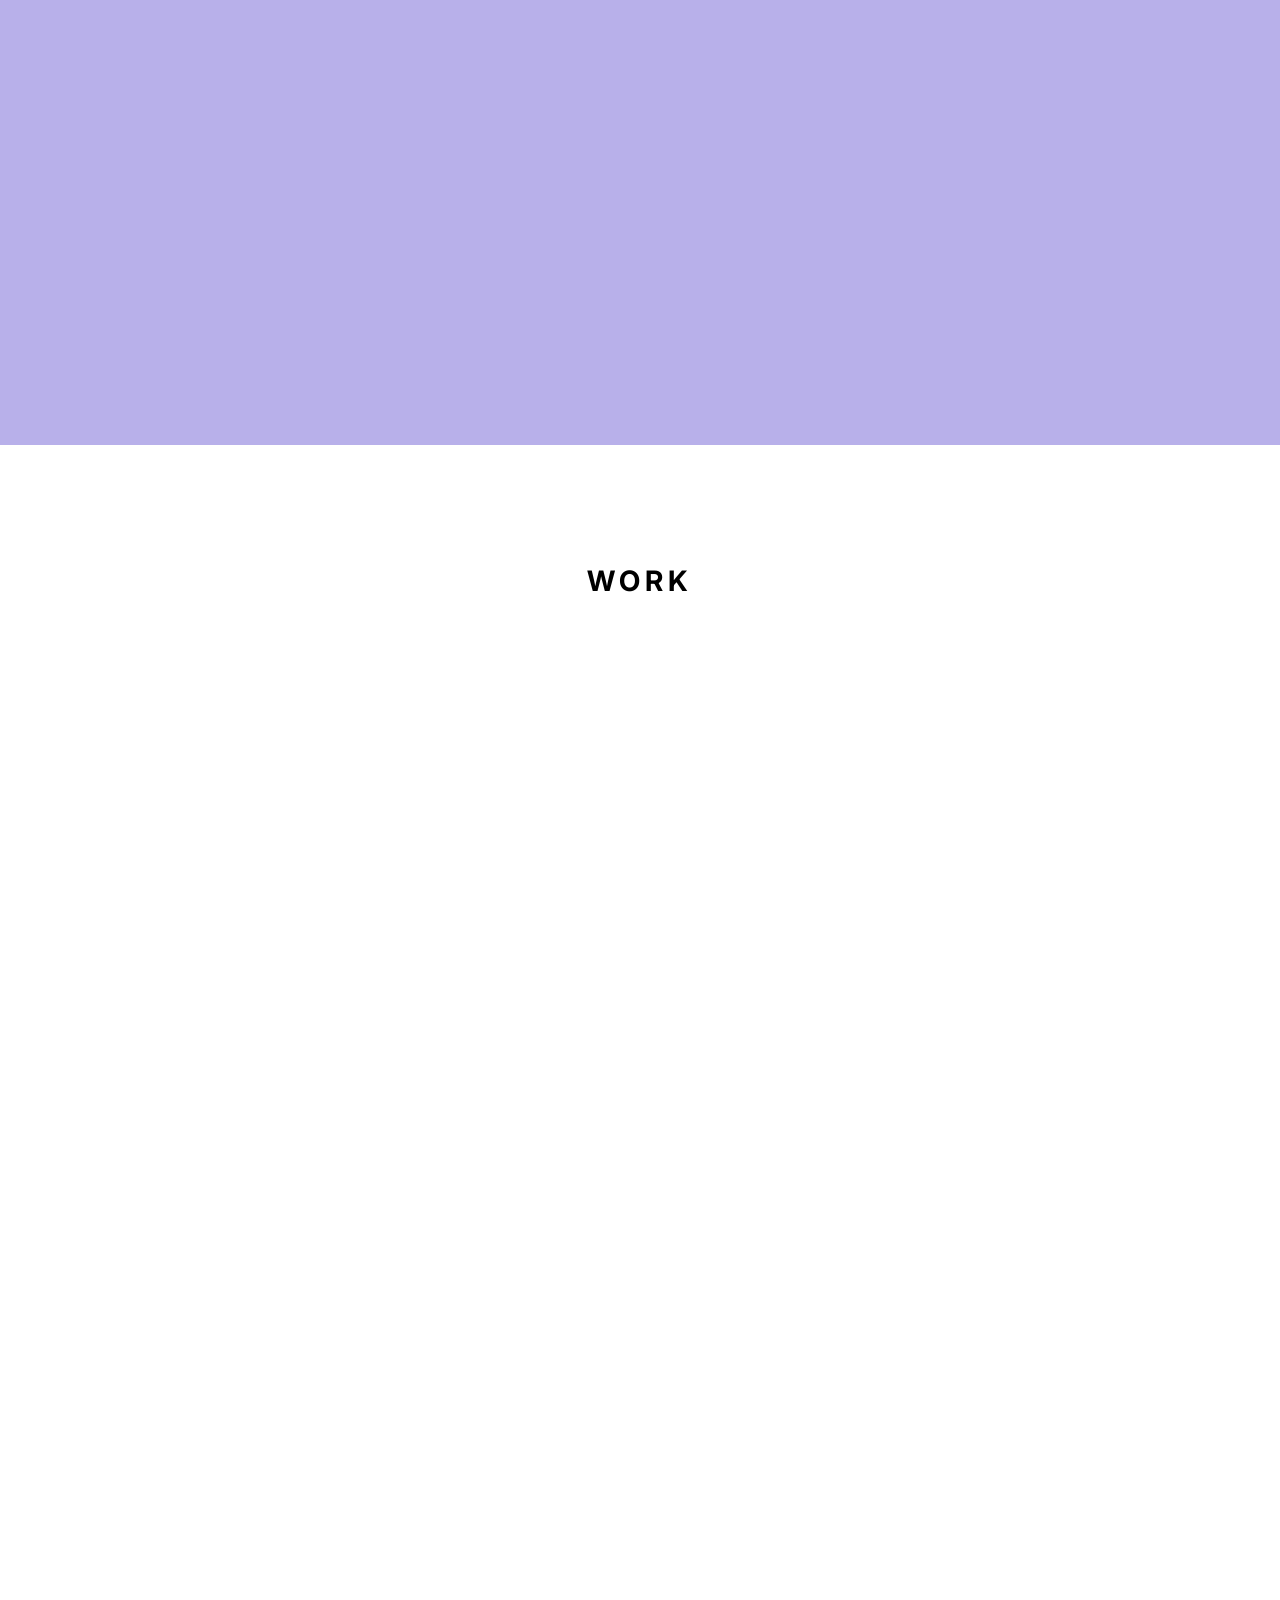
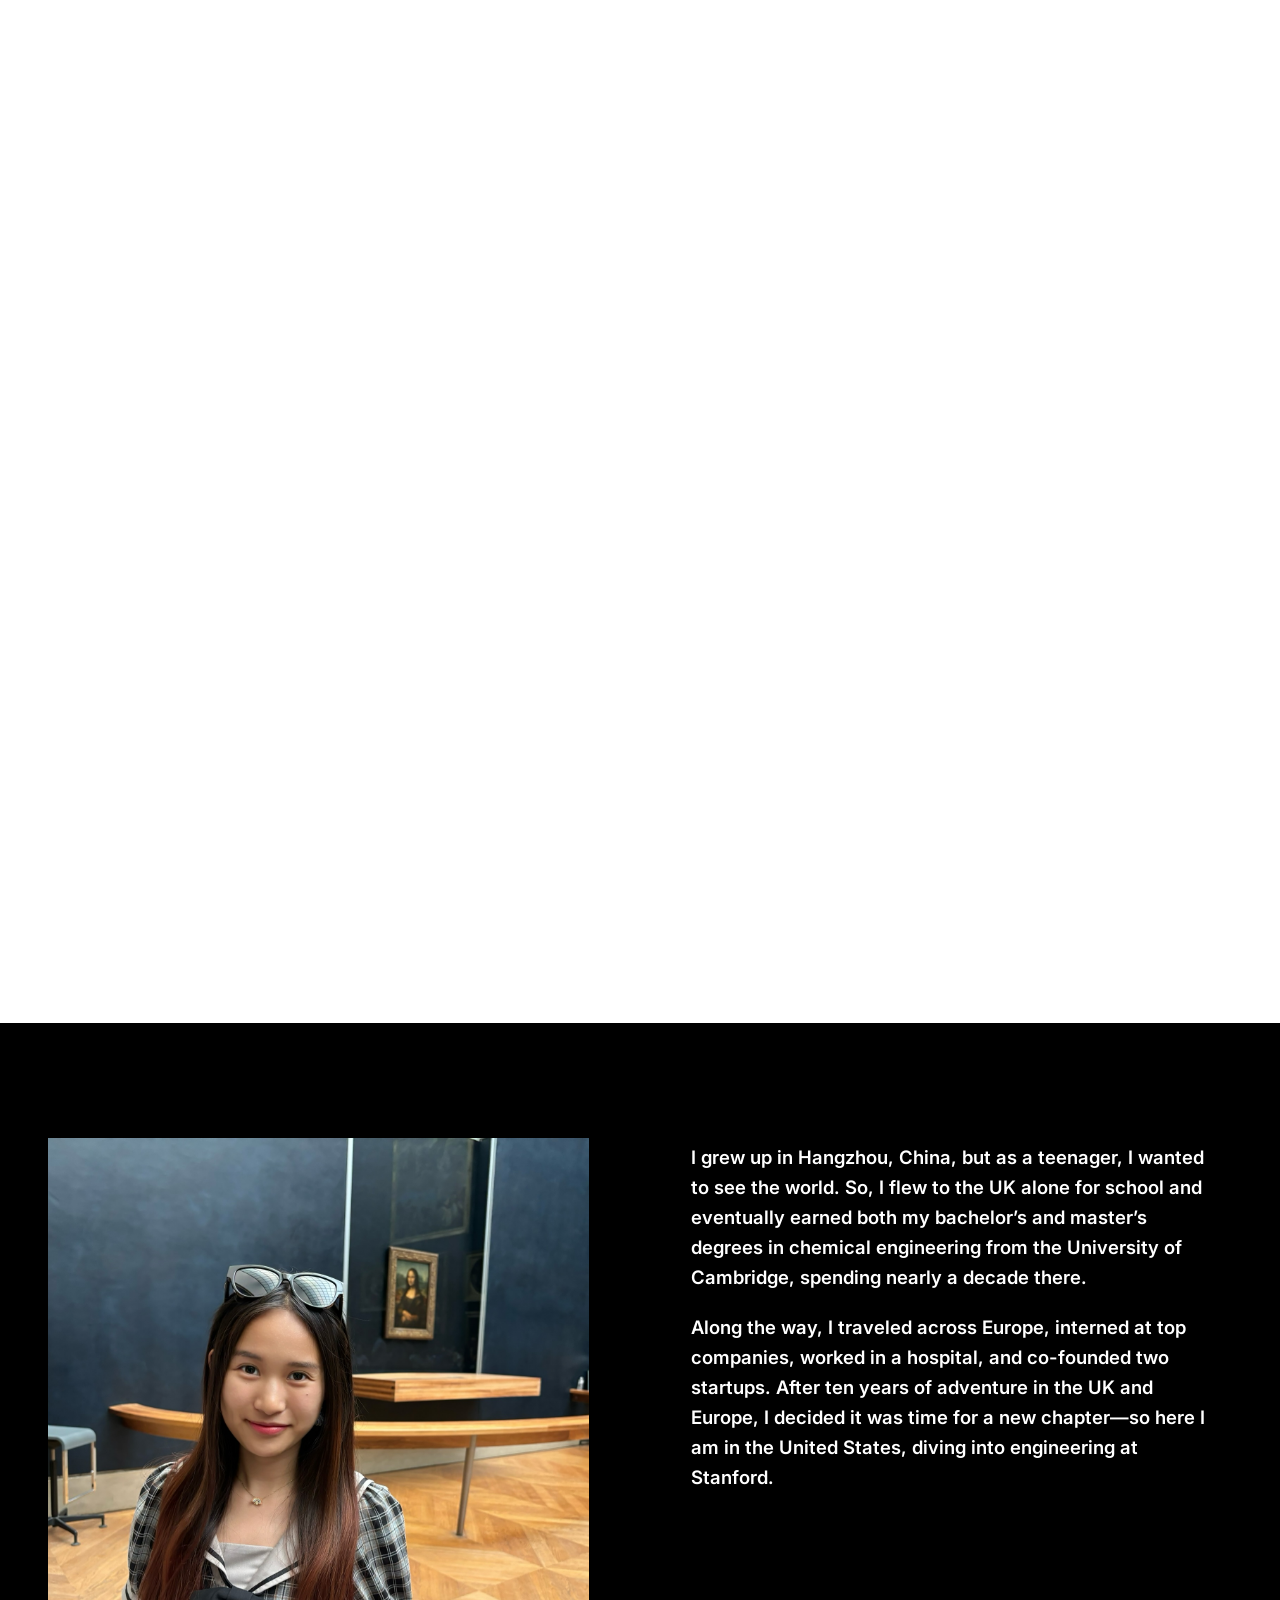
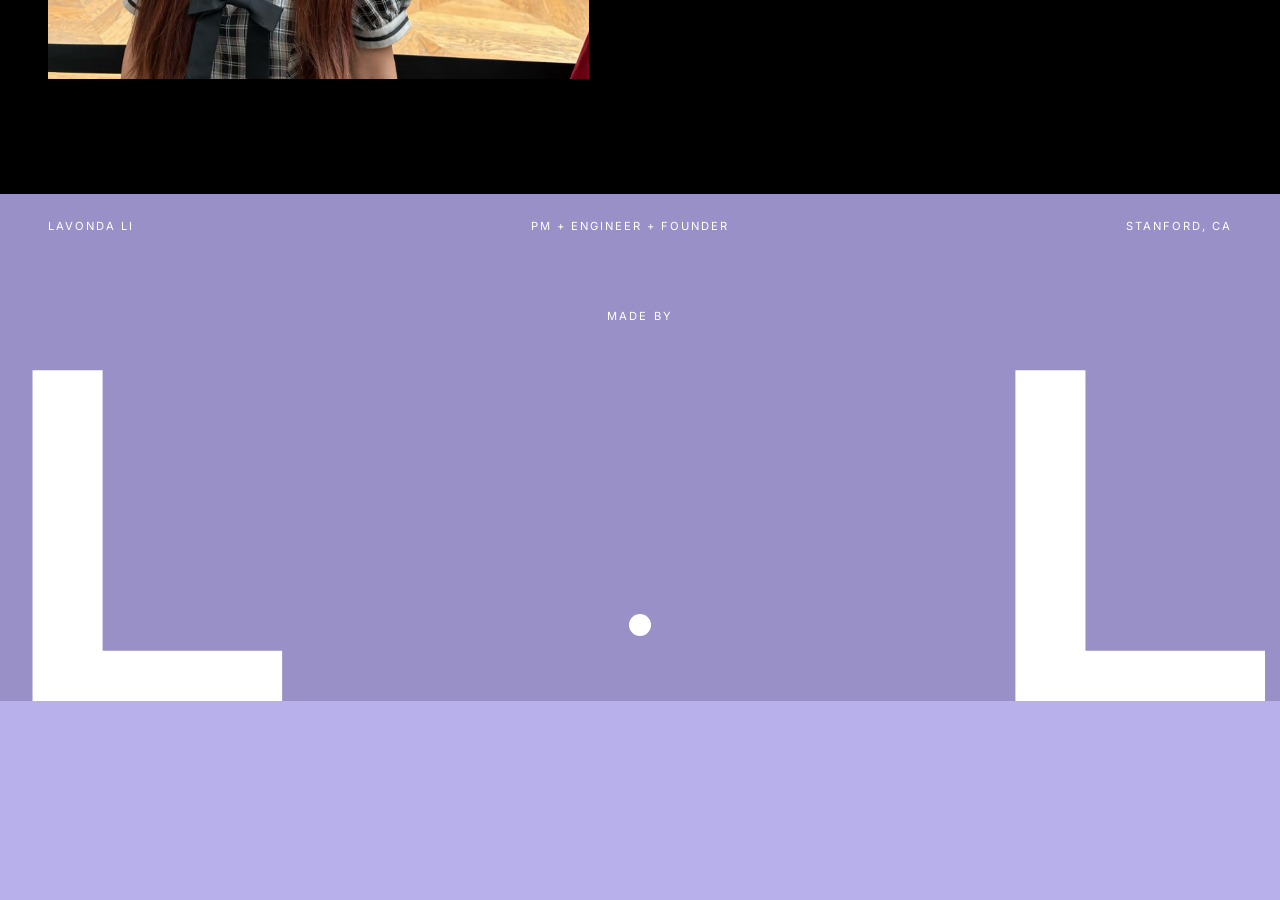
==== commit de6beab3: "added life" ====
--- a/index.html
+++ b/index.html
@@ -16,6 +16,7 @@
       <nav class="nav">
         <a href="#top" class="active">Home</a>
         <a href="#work">Work</a>
+        <a href="#life">Life</a>
       </nav>
       <div class="header-links" aria-label="Contact links">
         <a href="https://www.linkedin.com/in/lavonda-li/" target="_blank" rel="noopener">LinkedIn</a>
@@ -88,6 +89,38 @@
         <h2 id="work-heading" class="center-title work-title">Work</h2>
         <div class="work-list" data-work-sections></div>
       </section>
+
+      <section id="life" class="life-showcase" aria-label="Life">
+        <article class="life-entry">
+          <div class="life-media">
+            <img
+              src="images/mona_lisa.jpeg"
+              alt="Lavonda at the Louvre with the Mona Lisa"
+              loading="lazy"
+              decoding="async"
+              fetchpriority="low"
+              width="2048"
+              height="1536"
+            />
+          </div>
+          <div class="life-copy">
+            <p>
+              I grew up in Hangzhou, China, but as a teenager, I wanted to see
+              the world. So, I flew to the UK alone for school and eventually
+              earned both my bachelor&rsquo;s and master&rsquo;s degrees in
+              chemical engineering from the University of Cambridge, spending
+              nearly a decade there.
+            </p>
+            <p>
+              Along the way, I traveled across Europe, interned at top
+              companies, worked in a hospital, and co-founded two startups.
+              After ten years of adventure in the UK and Europe, I decided it
+              was time for a new chapter&mdash;so here I am in the United
+              States, diving into engineering at Stanford.
+            </p>
+          </div>
+        </article>
+      </section>
     </div>
   </main>
 
--- a/css/styles.css
+++ b/css/styles.css
@@ -107,7 +107,7 @@
   z-index: 1000;
   min-height: var(--header-height);
   padding: 1.25rem 0;
-  transition: background-color 220ms ease;
+  transition: background-color 220ms ease, color 220ms ease;
 }
 body[data-theme="light"] .site-header { background-color: var(--lavender); }
 body[data-theme="dark"] .site-header { background-color: var(--black); }
@@ -129,6 +129,7 @@
   height: 32px;
   width: auto;
   display: block;
+  transition: filter 220ms ease;
 }
 body[data-theme="dark"] .brand img { filter: invert(1); }
 .nav {
@@ -368,7 +369,8 @@
 }
 .photo-rail .tile:hover img,
 .home-hero .photo:hover img,
-.work-tile:hover img {
+.work-tile:hover img,
+.life-media:hover img {
   transform: scale(1.025);
   filter: saturate(1.04) contrast(1.02);
 }
@@ -475,6 +477,47 @@
   border-bottom: 1px solid currentColor;
   padding-bottom: 1px;
 }
+
+/* ---------- Home: life story ---------- */
+.life-showcase {
+  width: 100vw;
+  margin-left: calc(50% - 50vw);
+  margin-right: calc(50% - 50vw);
+  padding: clamp(5rem, 9vw, 8rem) max(var(--gutter), calc((100vw - var(--max)) / 2 + var(--gutter)));
+  background: var(--black);
+  color: var(--white);
+  scroll-margin-top: 0;
+}
+.life-entry {
+  display: grid;
+  grid-template-columns: minmax(0, 1fr) minmax(0, 1fr);
+  gap: clamp(3rem, 8vw, 8rem);
+  align-items: start;
+}
+.life-media {
+  aspect-ratio: 1 / 1;
+  overflow: hidden;
+  background: var(--placeholder-dark);
+}
+.life-media img {
+  width: 100%;
+  height: 100%;
+  object-fit: cover;
+  object-position: 42% 50%;
+}
+.life-copy {
+  max-width: 52ch;
+  padding-top: 0.25rem;
+}
+.life-copy p {
+  font-size: clamp(1rem, 1.45vw, 1.3rem);
+  line-height: 1.62;
+  font-weight: 600;
+  margin-bottom: 1.2rem;
+}
+.life-copy p:last-child {
+  margin-bottom: 0;
+}
 @media (max-width: 720px) {
   .work-entry {
     grid-template-columns: 1fr;
@@ -493,6 +536,14 @@
   }
   .work-copy {
     max-width: none;
+  }
+  .life-entry {
+    grid-template-columns: 1fr;
+    gap: 2rem;
+  }
+  .life-copy {
+    max-width: none;
+    padding-top: 0;
   }
 }
 
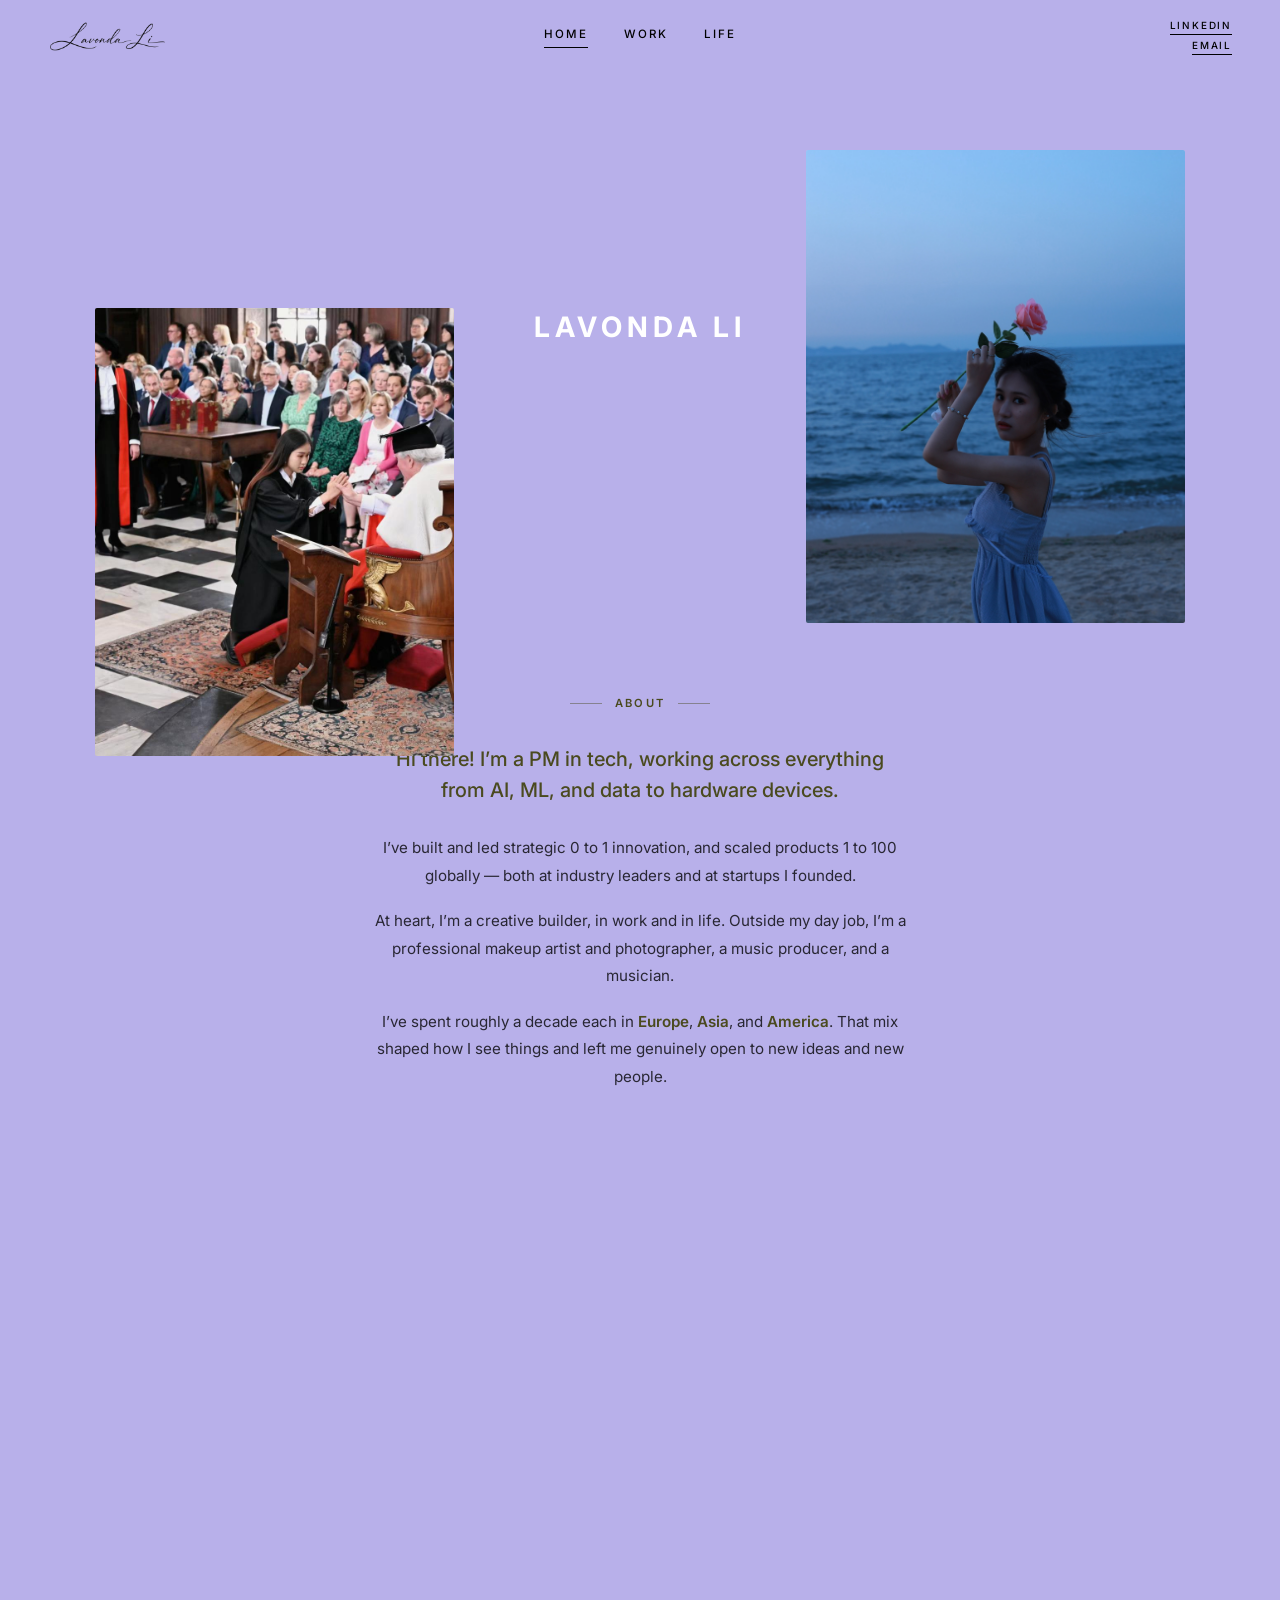
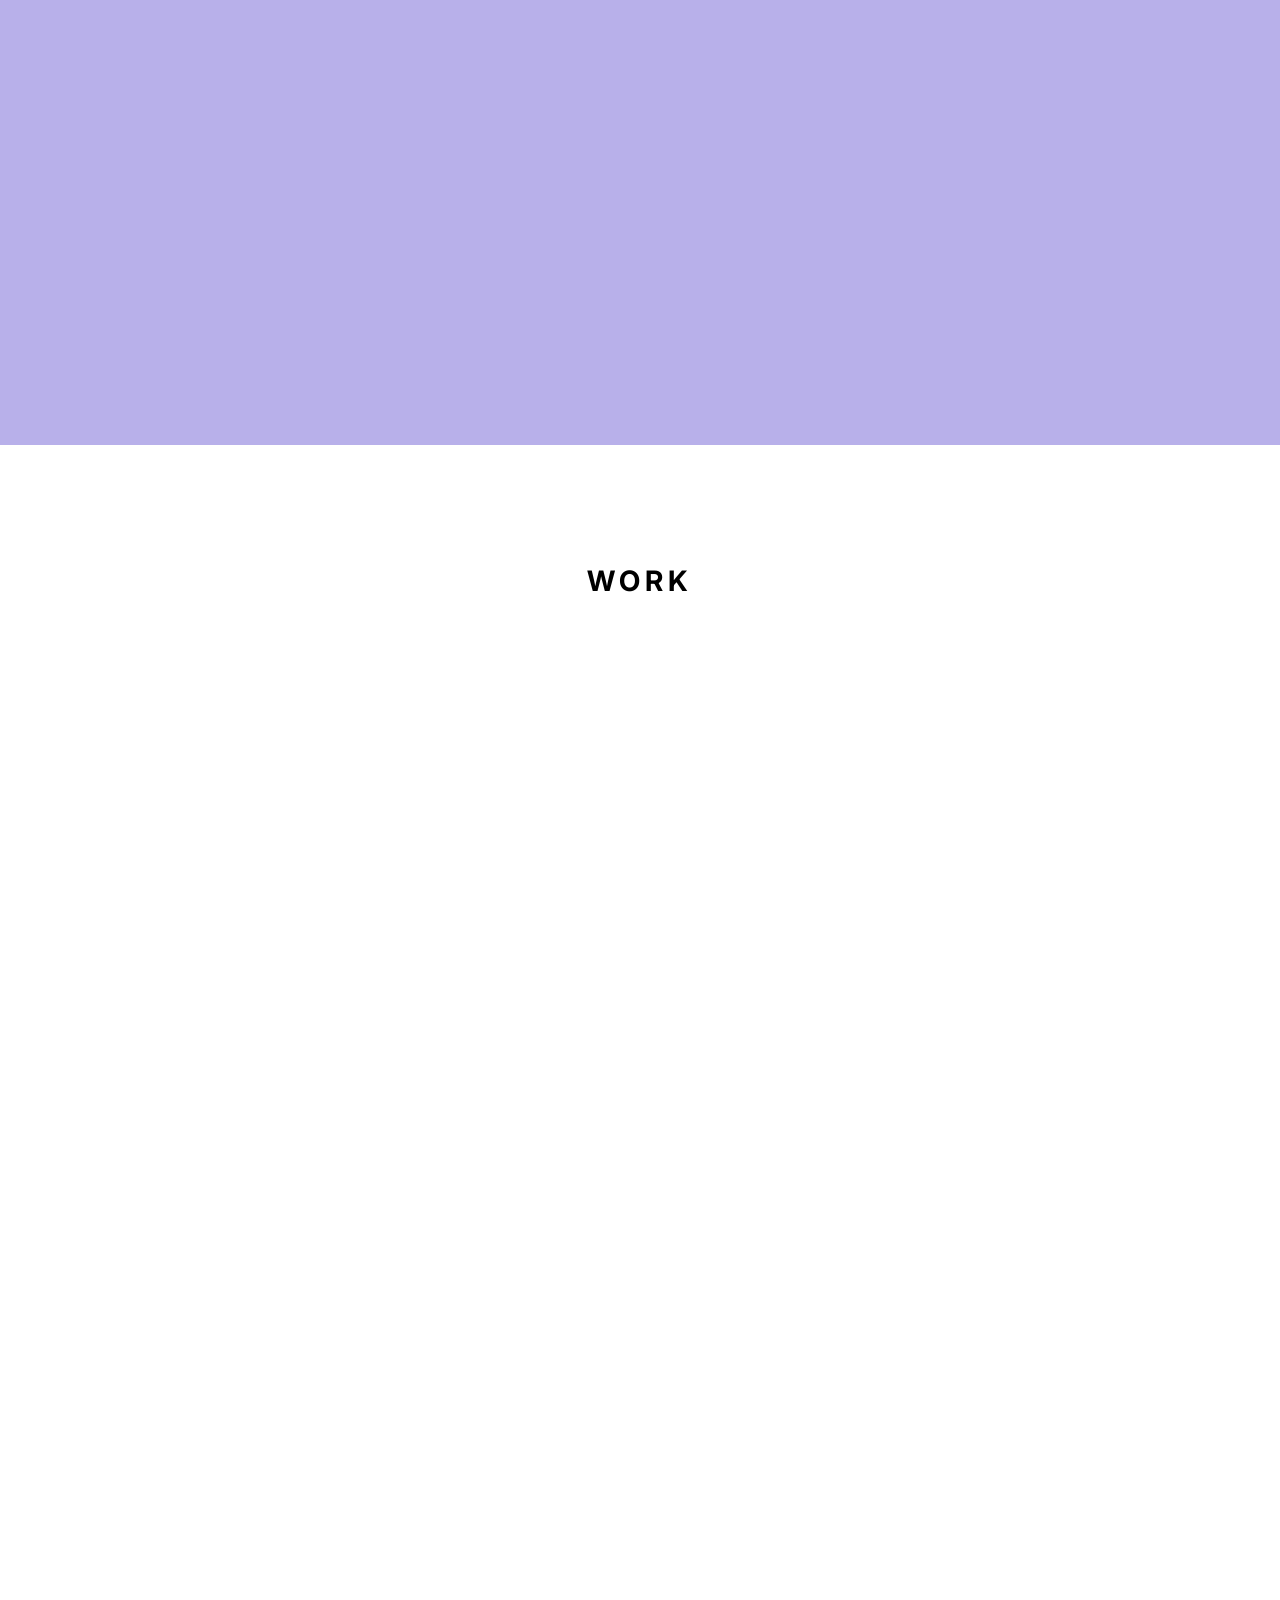
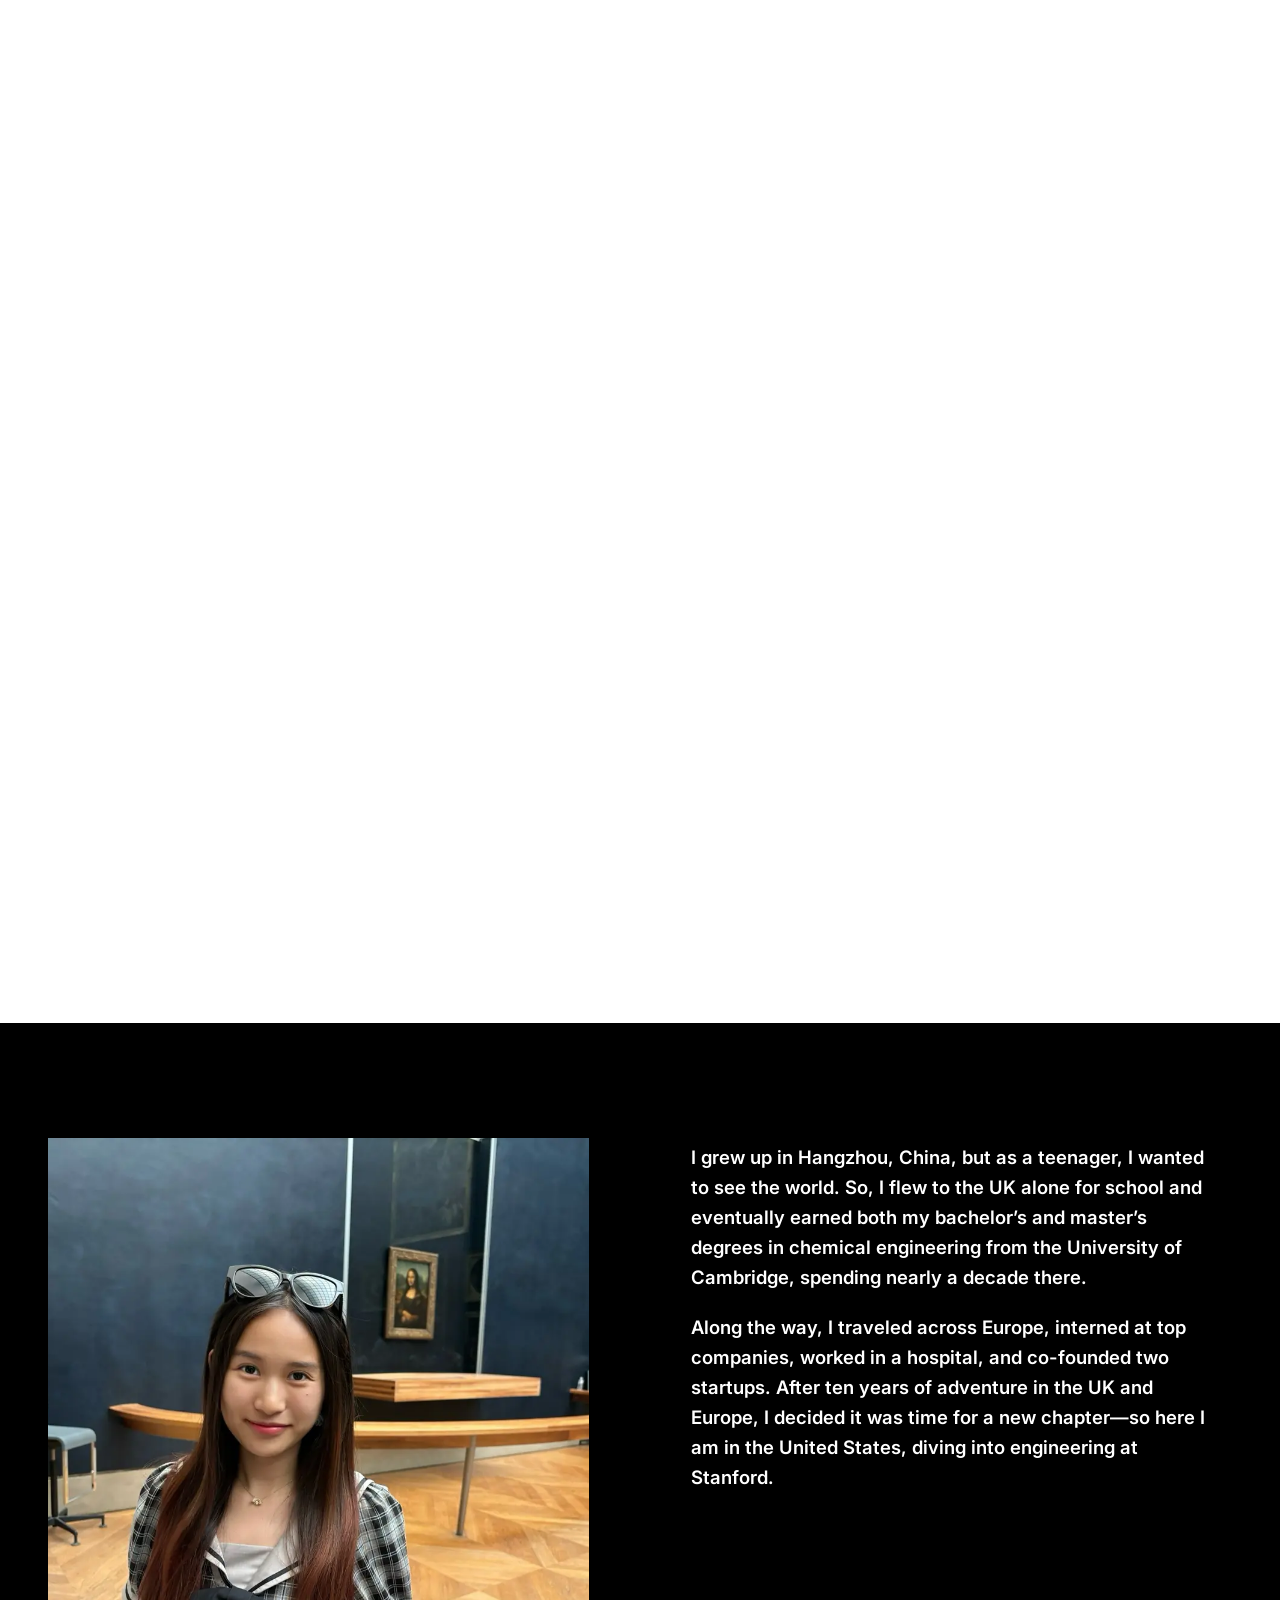
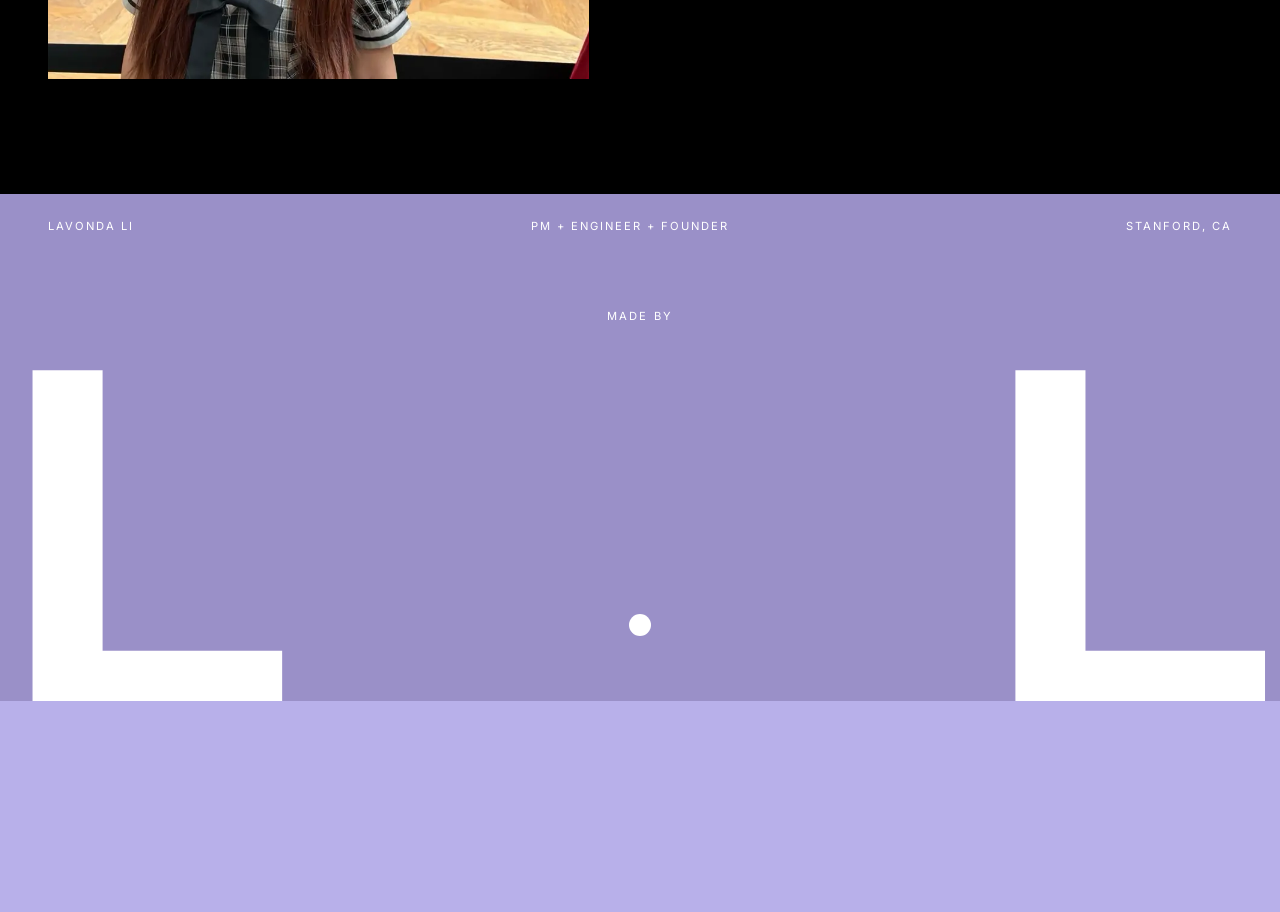
==== commit 57965116: "added load speed optimization" ====
--- a/index.html
+++ b/index.html
@@ -94,7 +94,7 @@
         <article class="life-entry">
           <div class="life-media">
             <img
-              src="images/mona_lisa.jpeg"
+              src="images/thumbs/mona_lisa.webp"
               alt="Lavonda at the Louvre with the Mona Lisa"
               loading="lazy"
               decoding="async"
--- a/css/styles.css
+++ b/css/styles.css
@@ -316,6 +316,44 @@
   margin-bottom: 0.9rem;
   color: var(--olive);
 }
+.rail-header {
+  display: flex;
+  align-items: center;
+  gap: 0.6rem;
+  margin-bottom: 0.9rem;
+}
+.rail-header .rail-heading {
+  margin-bottom: 0;
+}
+.shuffle-btn {
+  display: inline-flex;
+  align-items: center;
+  justify-content: center;
+  background: transparent;
+  border: none;
+  padding: 0.25rem;
+  margin: 0;
+  cursor: pointer;
+  color: inherit;
+  opacity: 0.5;
+  transition: opacity 180ms ease, transform 400ms ease;
+}
+.shuffle-btn:hover,
+.shuffle-btn:focus-visible {
+  opacity: 1;
+  outline: none;
+}
+.shuffle-btn:hover {
+  transform: rotate(180deg);
+}
+.shuffle-btn:active {
+  transform: rotate(360deg);
+}
+.shuffle-btn img {
+  width: 18px;
+  height: 18px;
+  display: block;
+}
 .photo-rail {
   --rail-tile: clamp(140px, 18vw, 200px);
   display: grid;
@@ -343,6 +381,14 @@
   scroll-snap-align: start;
   margin: 0;
 }
+.photo-rail .tile.feature {
+  grid-row: span 2;
+  grid-column: span 2;
+}
+.photo-rail .tile.feature figcaption {
+  font-size: 1rem;
+  padding: 1.2rem;
+}
 .photo-rail .tile img {
   width: 100%;
   height: 100%;
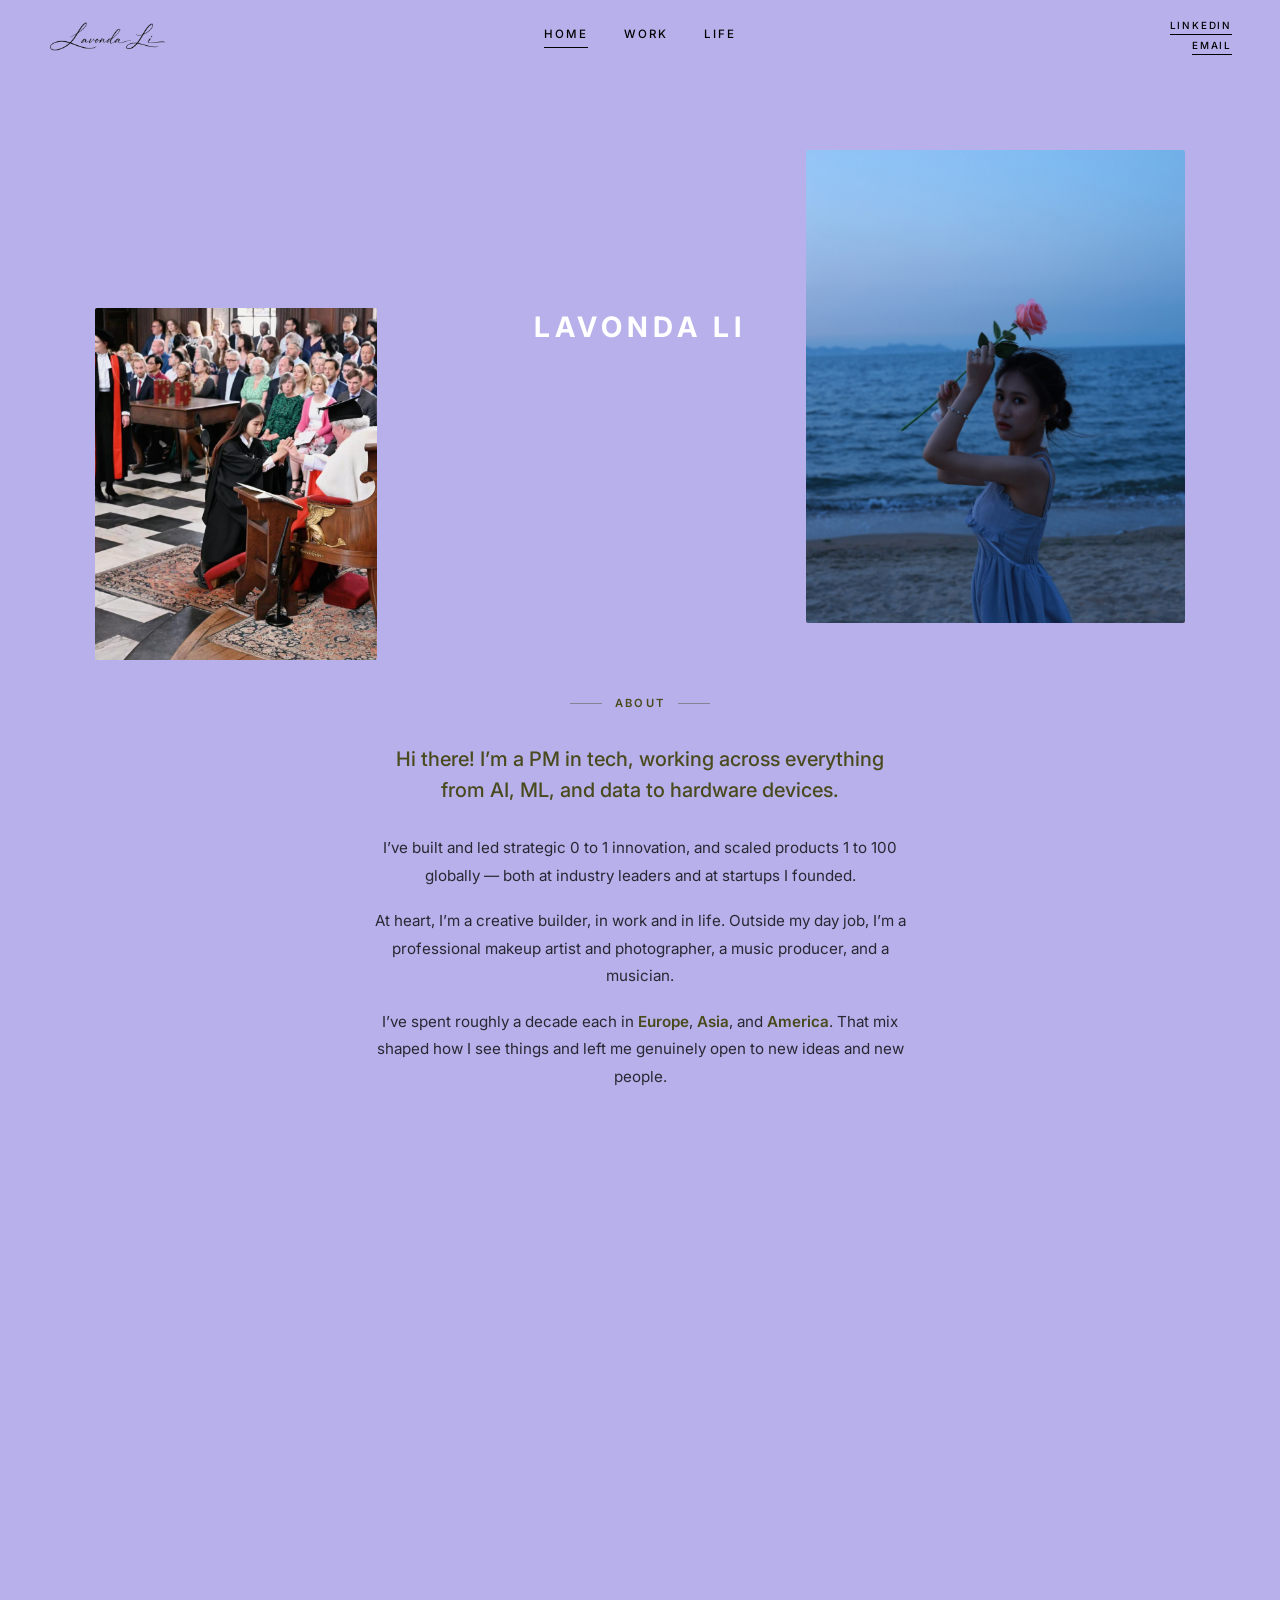
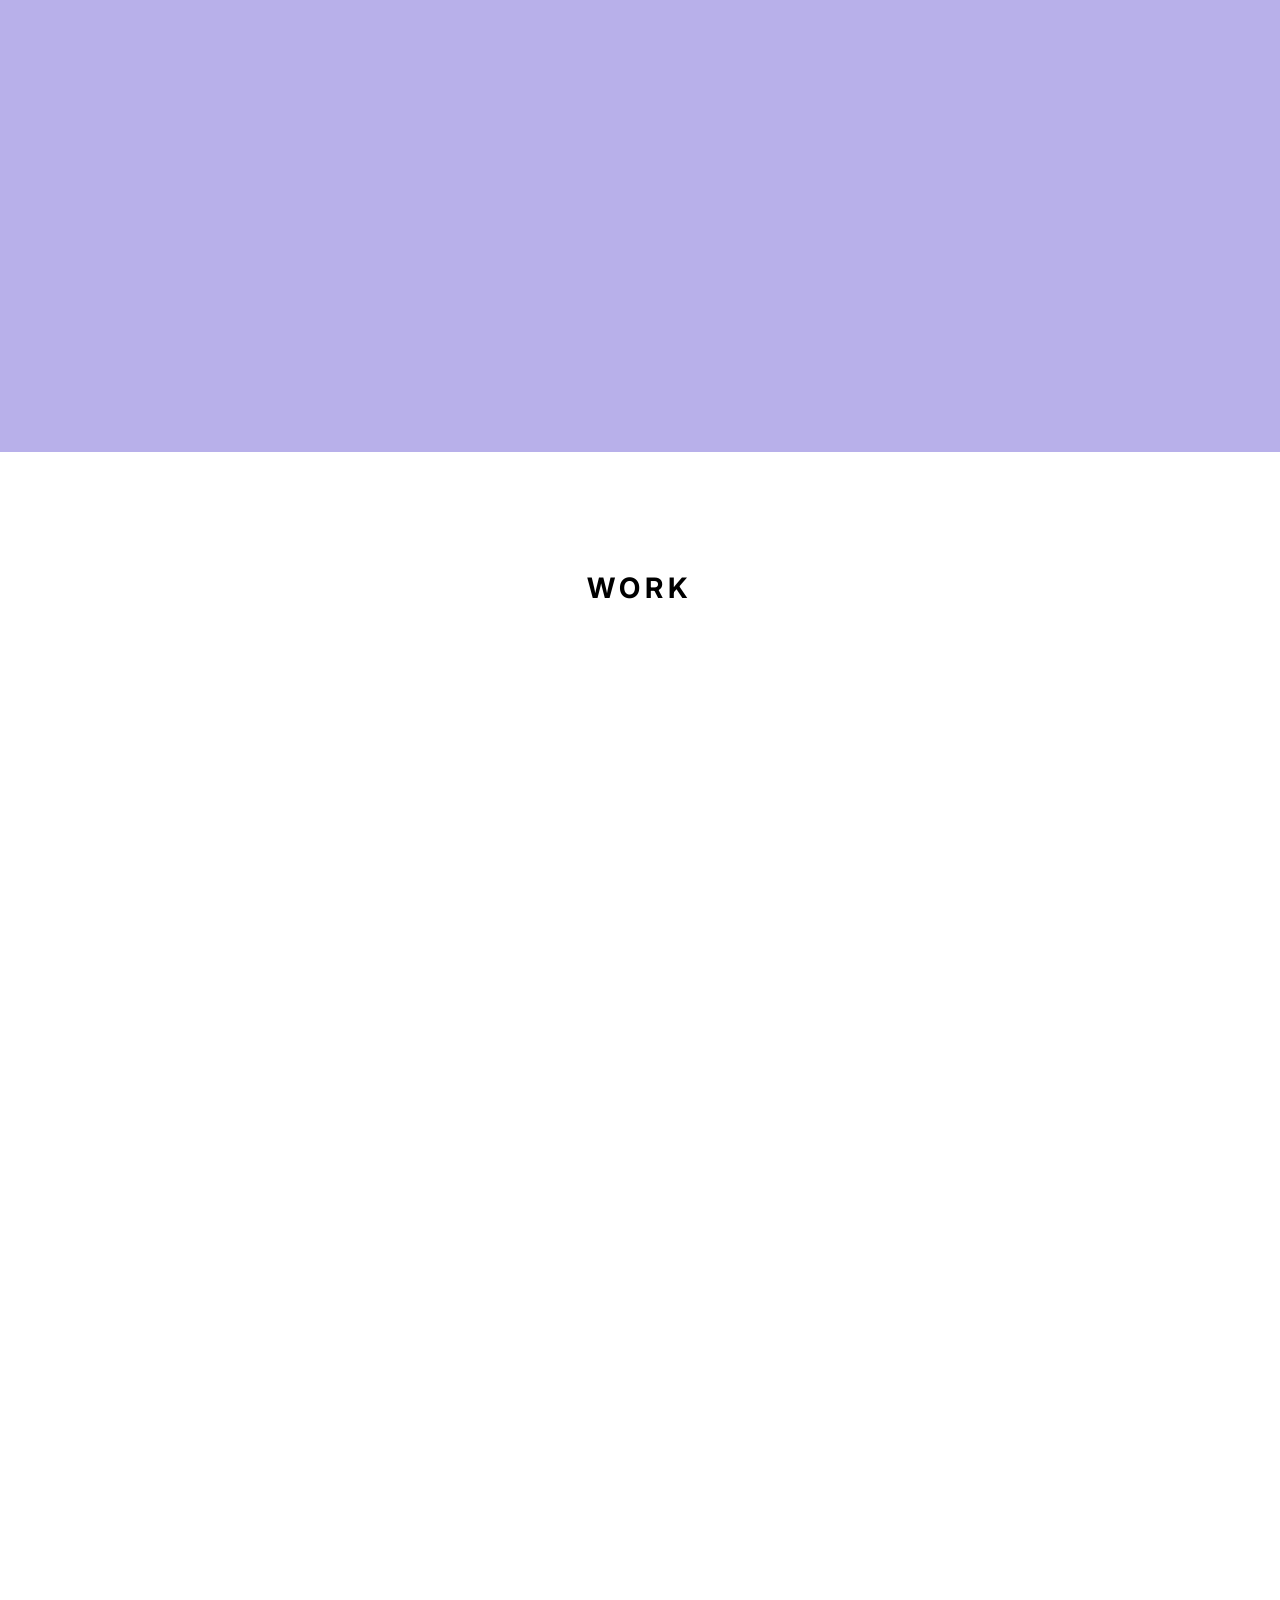
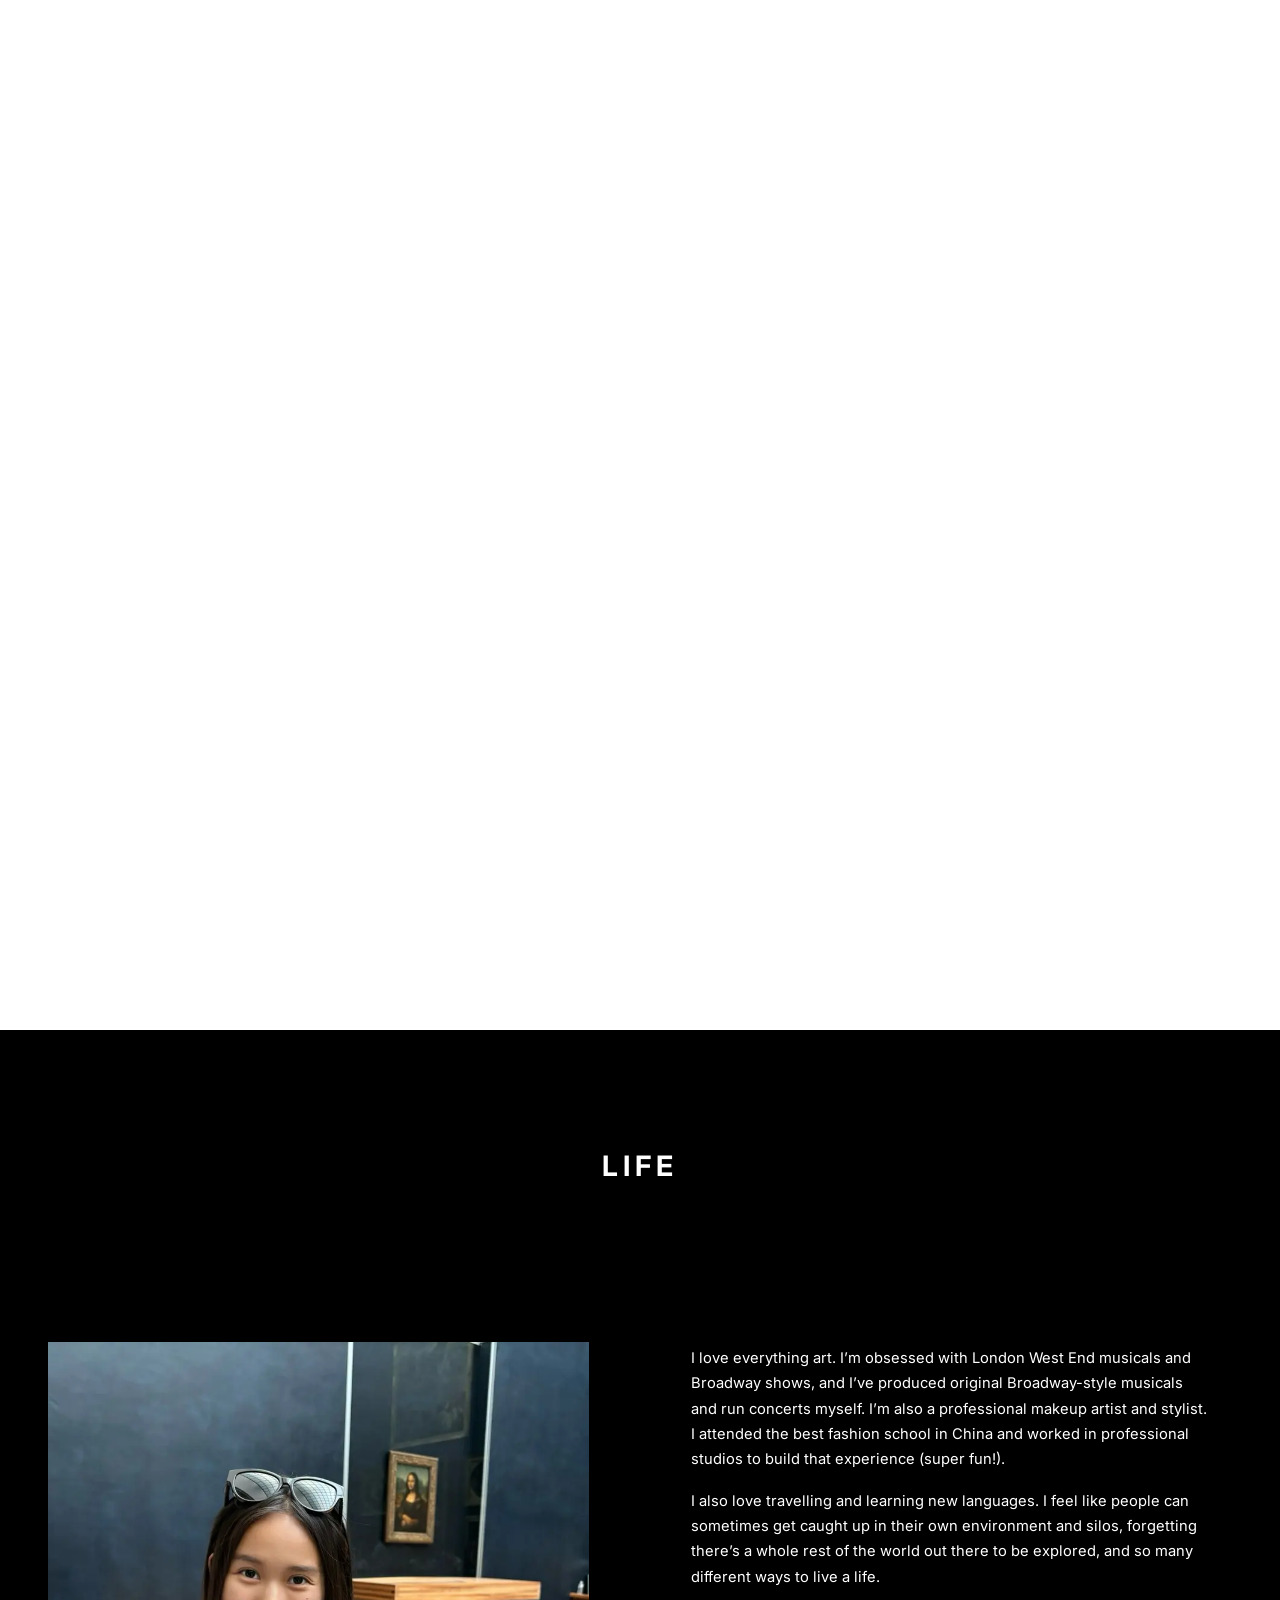
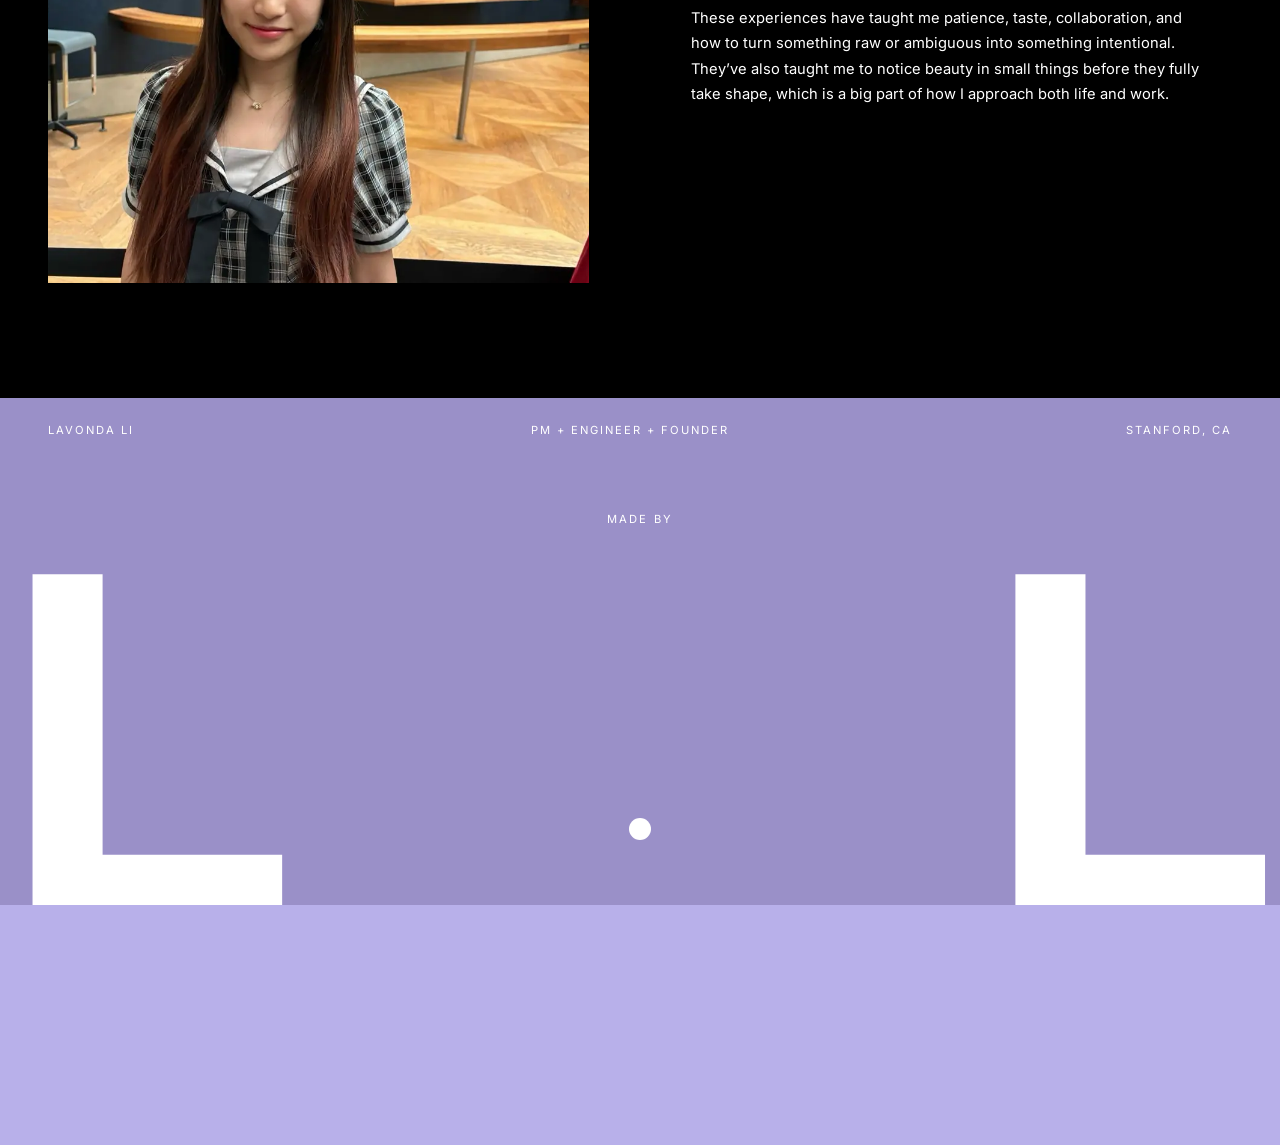
==== commit a54c37f0: "edited text" ====
--- a/index.html
+++ b/index.html
@@ -90,7 +90,8 @@
         <div class="work-list" data-work-sections></div>
       </section>
 
-      <section id="life" class="life-showcase" aria-label="Life">
+      <section id="life" class="life-showcase" aria-labelledby="life-heading">
+        <h2 id="life-heading" class="center-title life-title">Life</h2>
         <article class="life-entry">
           <div class="life-media">
             <img
@@ -105,18 +106,25 @@
           </div>
           <div class="life-copy">
             <p>
-              I grew up in Hangzhou, China, but as a teenager, I wanted to see
-              the world. So, I flew to the UK alone for school and eventually
-              earned both my bachelor&rsquo;s and master&rsquo;s degrees in
-              chemical engineering from the University of Cambridge, spending
-              nearly a decade there.
+              I love everything art. I&rsquo;m obsessed with London West End
+              musicals and Broadway shows, and I&rsquo;ve produced original
+              Broadway-style musicals and run concerts myself. I&rsquo;m also
+              a professional makeup artist and stylist. I attended the best
+              fashion school in China and worked in professional studios to
+              build that experience (super fun!).
             </p>
             <p>
-              Along the way, I traveled across Europe, interned at top
-              companies, worked in a hospital, and co-founded two startups.
-              After ten years of adventure in the UK and Europe, I decided it
-              was time for a new chapter&mdash;so here I am in the United
-              States, diving into engineering at Stanford.
+              I also love travelling and learning new languages. I feel like
+              people can sometimes get caught up in their own environment and
+              silos, forgetting there&rsquo;s a whole rest of the world out
+              there to be explored, and so many different ways to live a life.
+            </p>
+            <p>
+              These experiences have taught me patience, taste, collaboration,
+              and how to turn something raw or ambiguous into something
+              intentional. They&rsquo;ve also taught me to notice beauty in
+              small things before they fully take shape, which is a big part
+              of how I approach both life and work.
             </p>
           </div>
         </article>
--- a/css/styles.css
+++ b/css/styles.css
@@ -226,7 +226,7 @@
 .home-hero .photo.left {
   left: 4%;
   top: 38%;
-  width: clamp(150px, 28vw, 430px);
+  width: clamp(150px, 22vw, 300px);
   aspect-ratio: 4 / 5;
 }
 .home-hero .photo.right {
@@ -350,8 +350,8 @@
   transform: rotate(360deg);
 }
 .shuffle-btn img {
-  width: 18px;
-  height: 18px;
+  width: 36px;
+  height: 36px;
   display: block;
 }
 .photo-rail {
@@ -452,6 +452,15 @@
 body[data-theme="white"] .work-showcase .work-title {
   color: var(--black);
 }
+.life-showcase .life-title {
+  color: var(--white);
+  margin: 0 0 clamp(4rem, 12vw, 10rem);
+}
+body[data-theme="light"] .life-showcase .life-title,
+body[data-theme="dark"] .life-showcase .life-title,
+body[data-theme="white"] .life-showcase .life-title {
+  color: var(--white);
+}
 .work-list {
   display: block;
 }
@@ -556,10 +565,9 @@
   padding-top: 0.25rem;
 }
 .life-copy p {
-  font-size: clamp(1rem, 1.45vw, 1.3rem);
-  line-height: 1.62;
-  font-weight: 600;
-  margin-bottom: 1.2rem;
+  font-size: 0.92rem;
+  line-height: 1.72;
+  margin-bottom: 1rem;
 }
 .life-copy p:last-child {
   margin-bottom: 0;
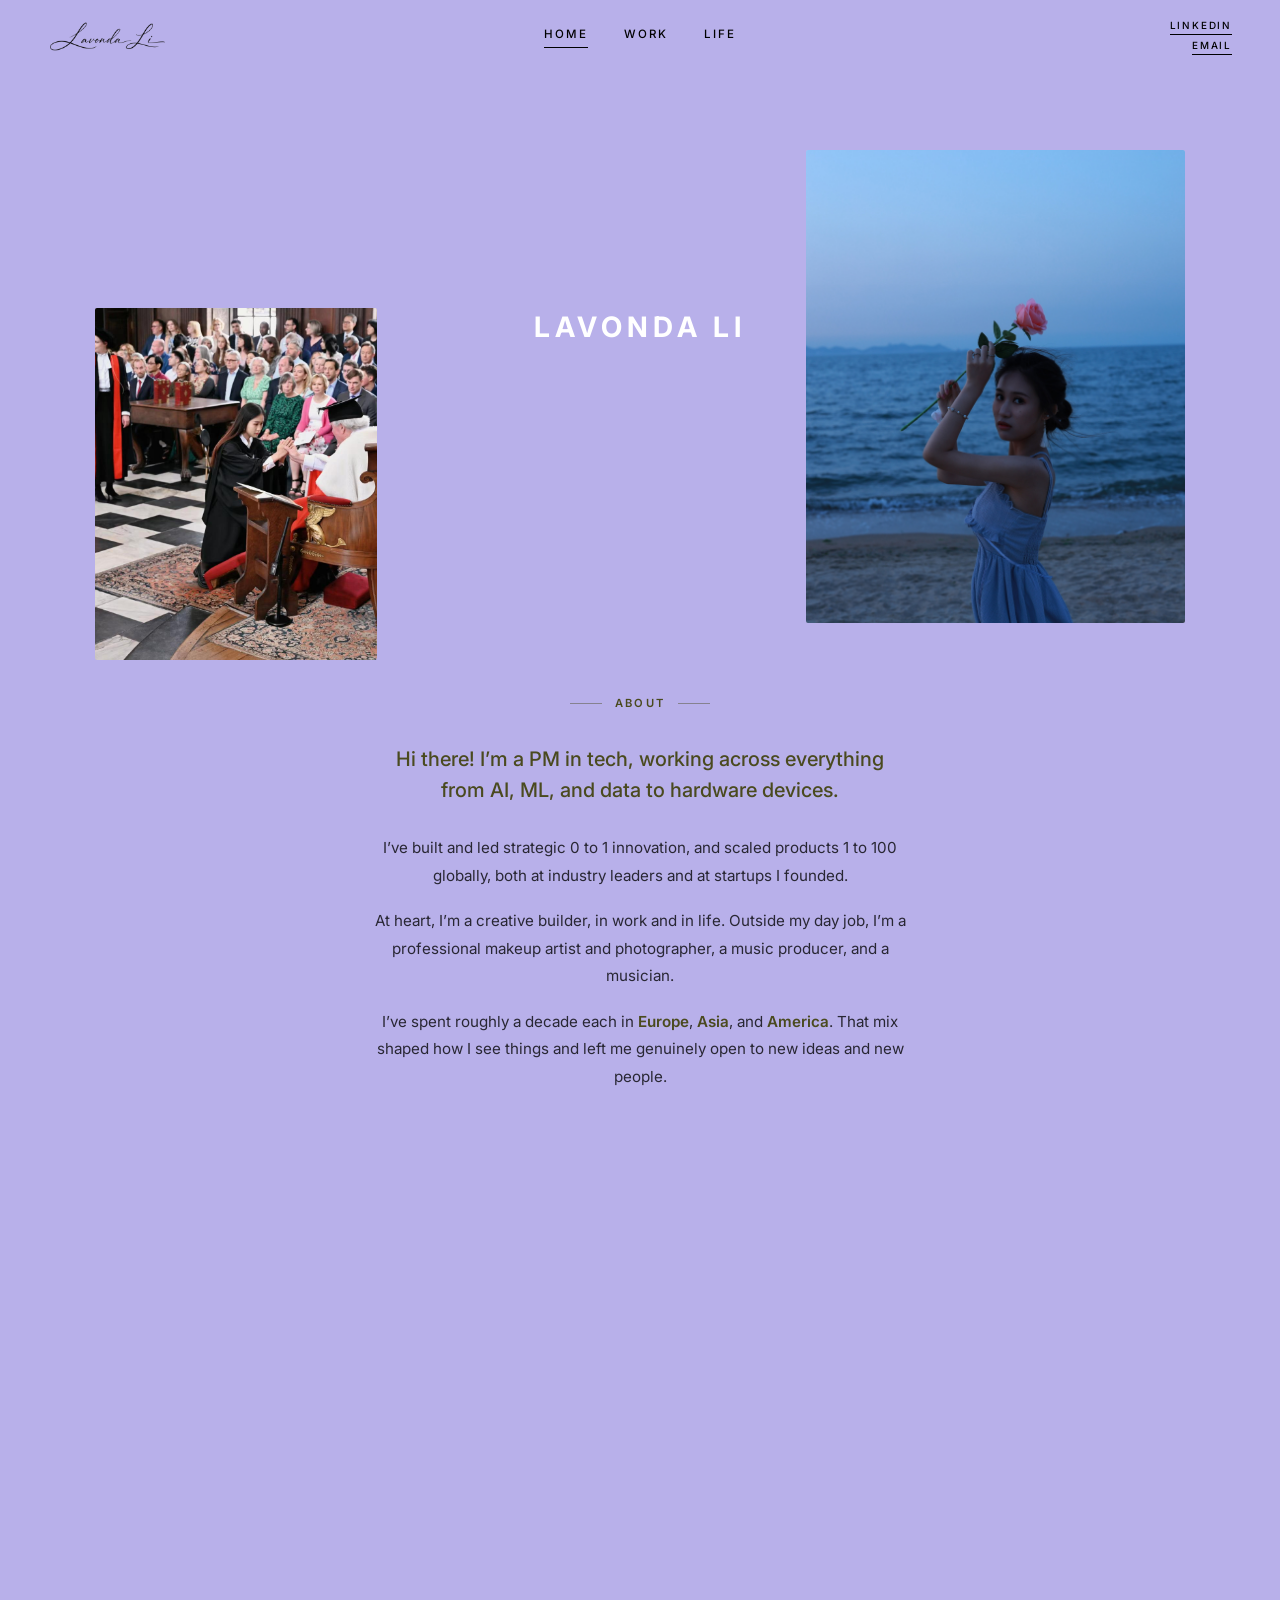
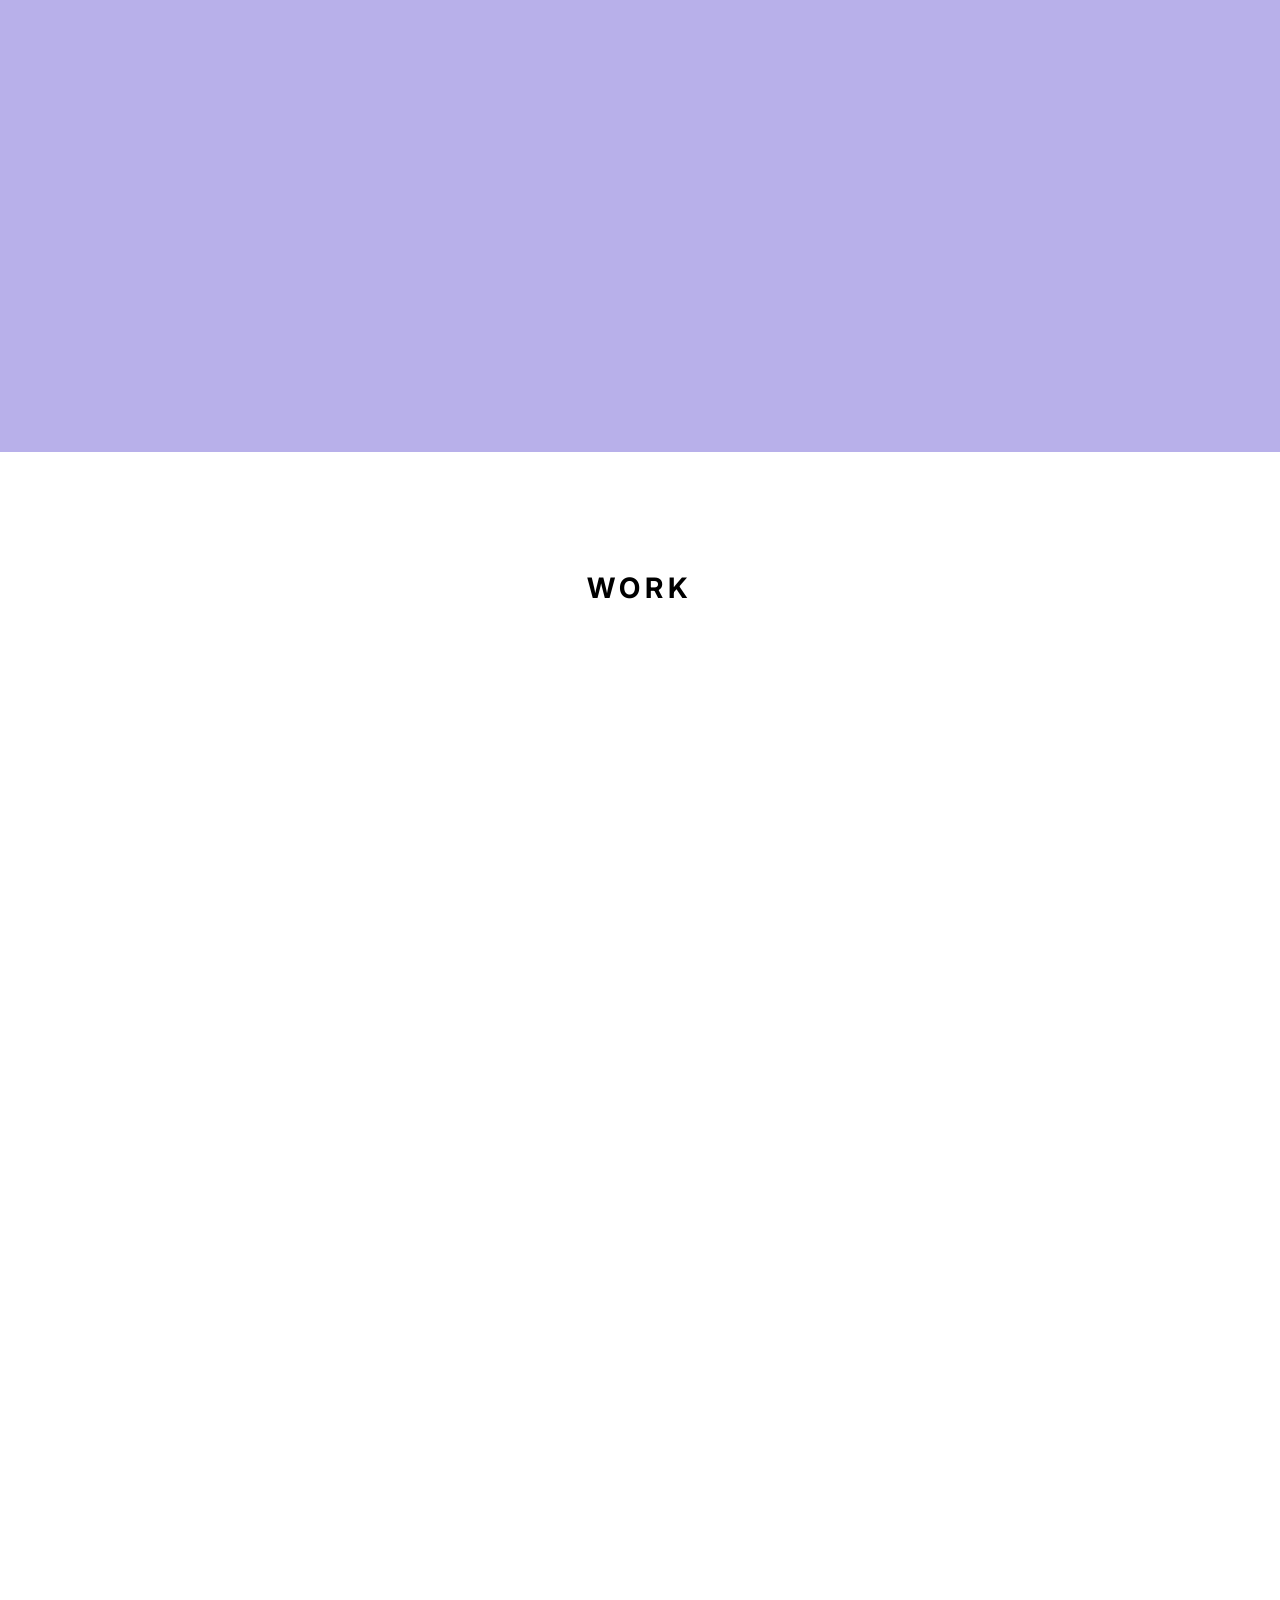
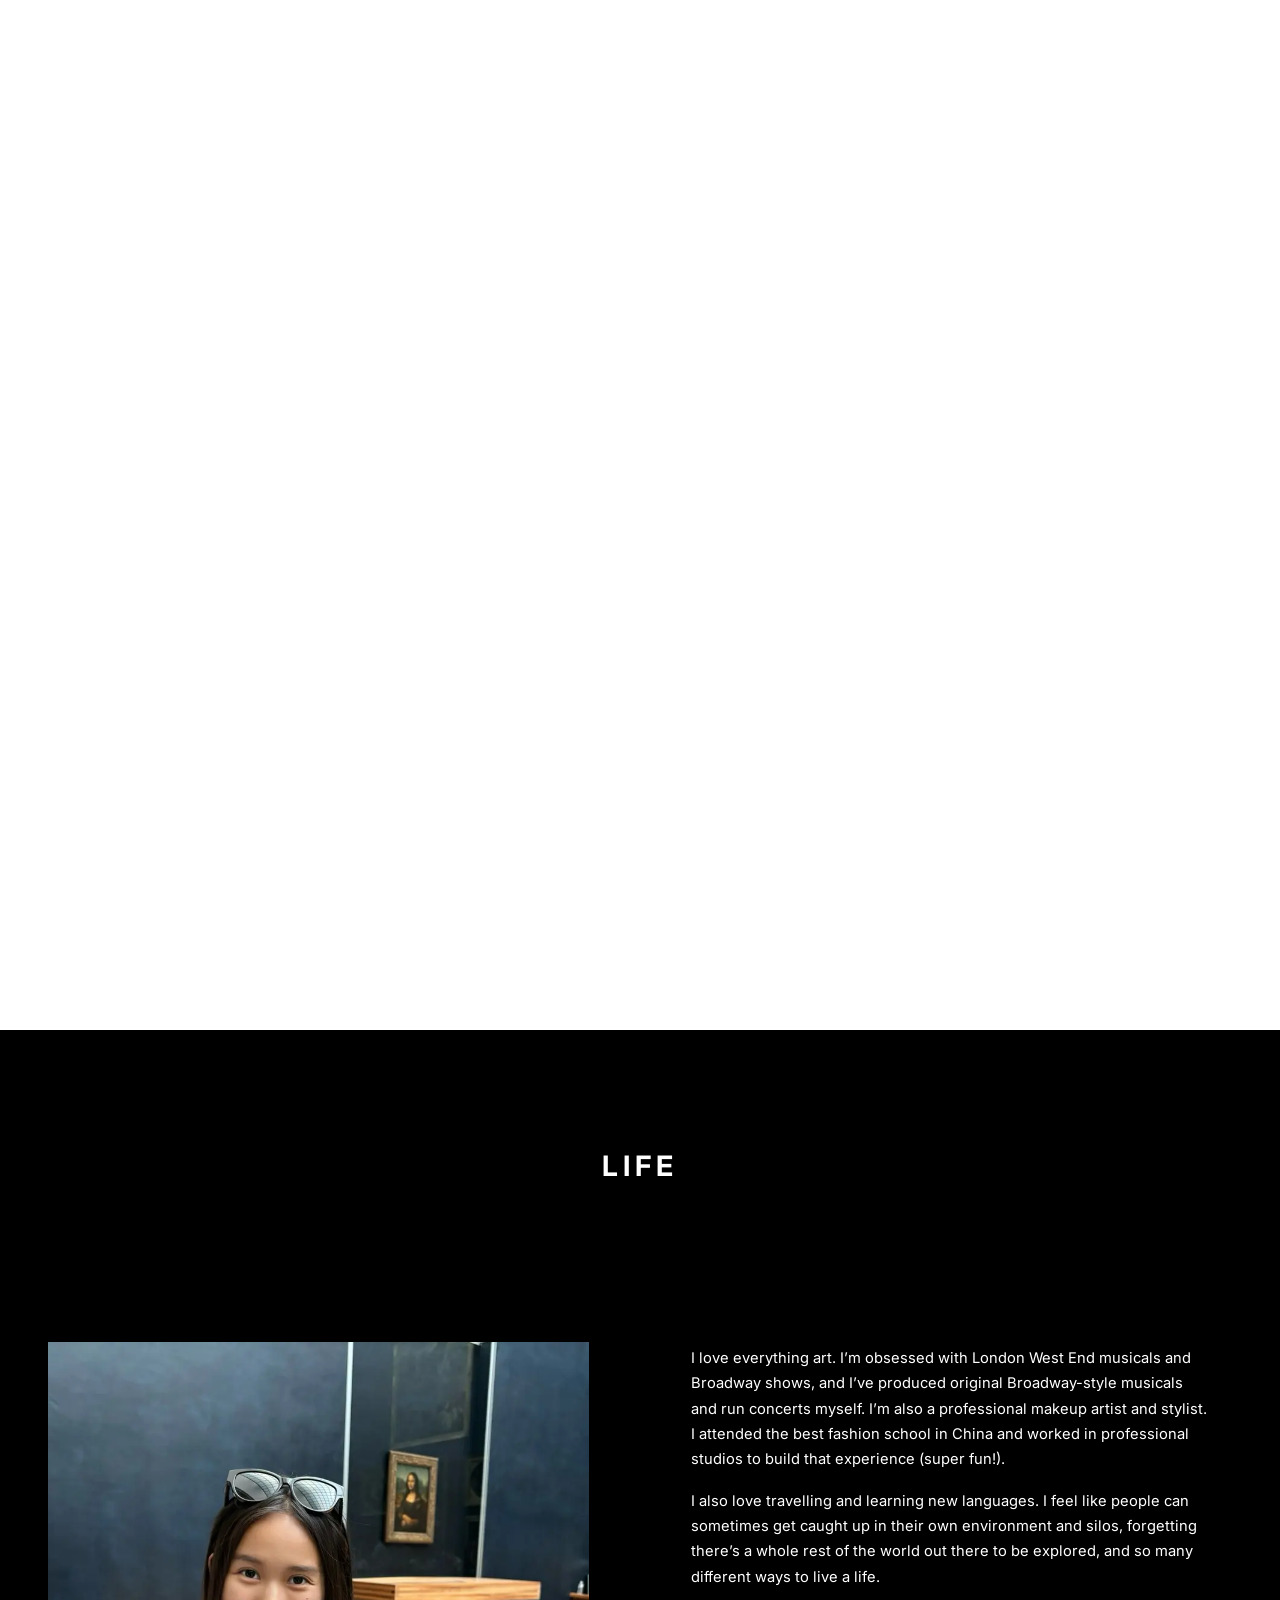
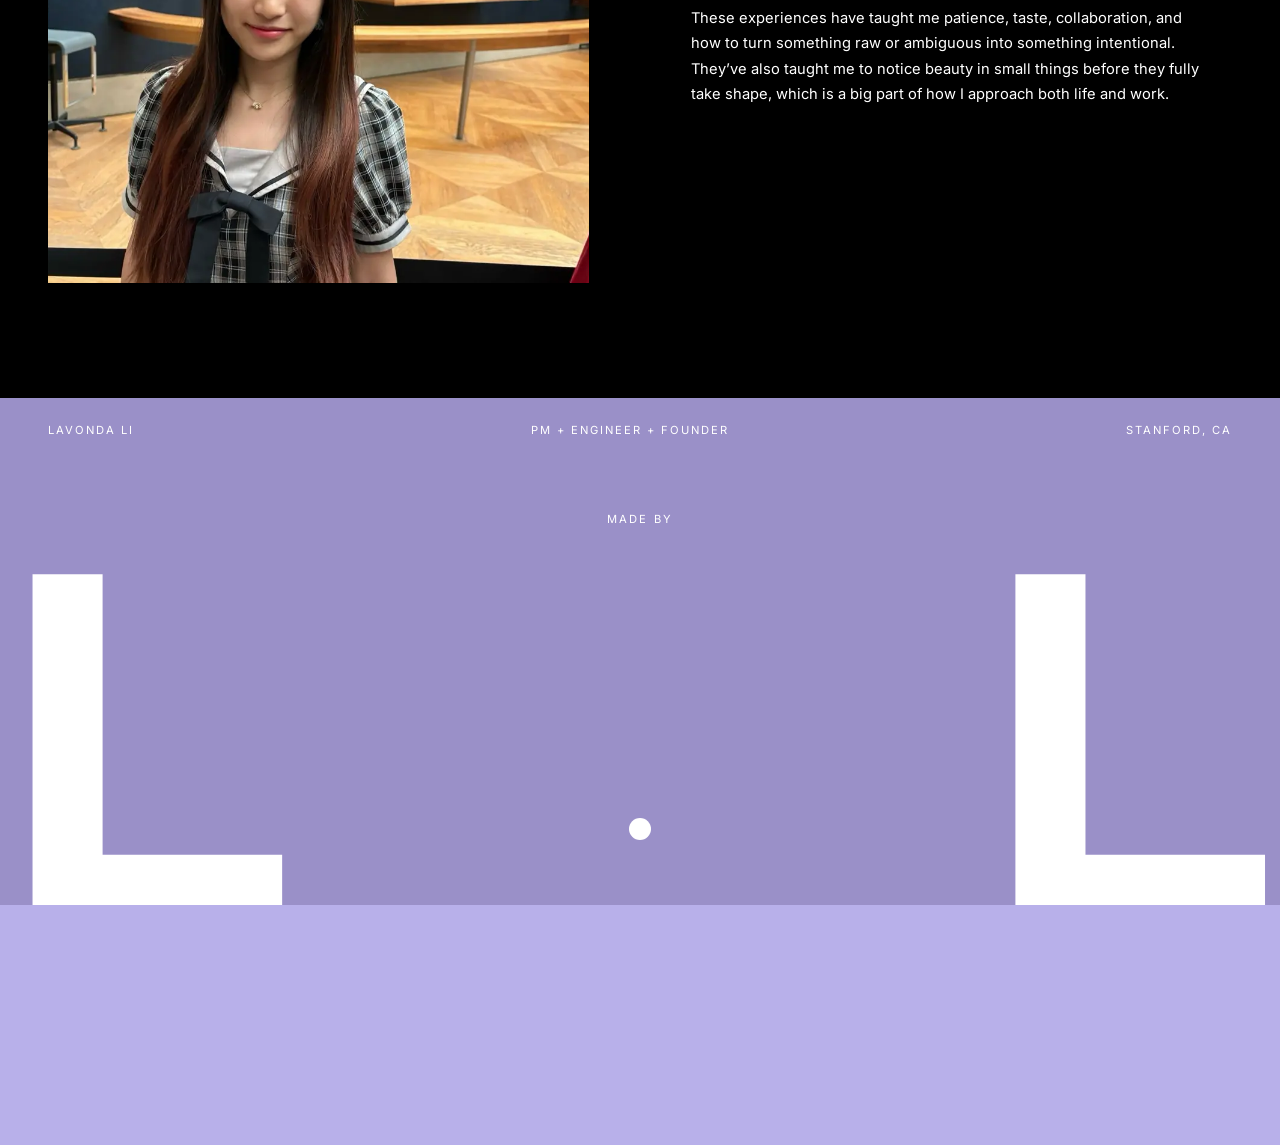
==== commit 54f8db2c: "Update homepage nav and work section layout" ====
--- a/index.html
+++ b/index.html
@@ -45,7 +45,7 @@
         </p>
         <p class="about-body">
           I&rsquo;ve built and led strategic 0 to 1 innovation, and scaled
-          products 1 to 100 globally &mdash; both at industry leaders and at
+          products 1 to 100 globally, both at industry leaders and at
           startups I founded.
         </p>
         <p class="about-body">
--- a/css/styles.css
+++ b/css/styles.css
@@ -514,8 +514,7 @@
   color: var(--black);
 }
 .work-label {
-  margin-top: auto;
-  padding-top: 3rem;
+  margin-bottom: 1.4rem;
   font-size: 0.7rem;
   letter-spacing: var(--tracked);
   text-transform: uppercase;
@@ -586,7 +585,7 @@
     min-height: 0;
   }
   .work-label {
-    padding-top: 1.75rem;
+    margin-bottom: 1.1rem;
   }
   .work-copy {
     max-width: none;
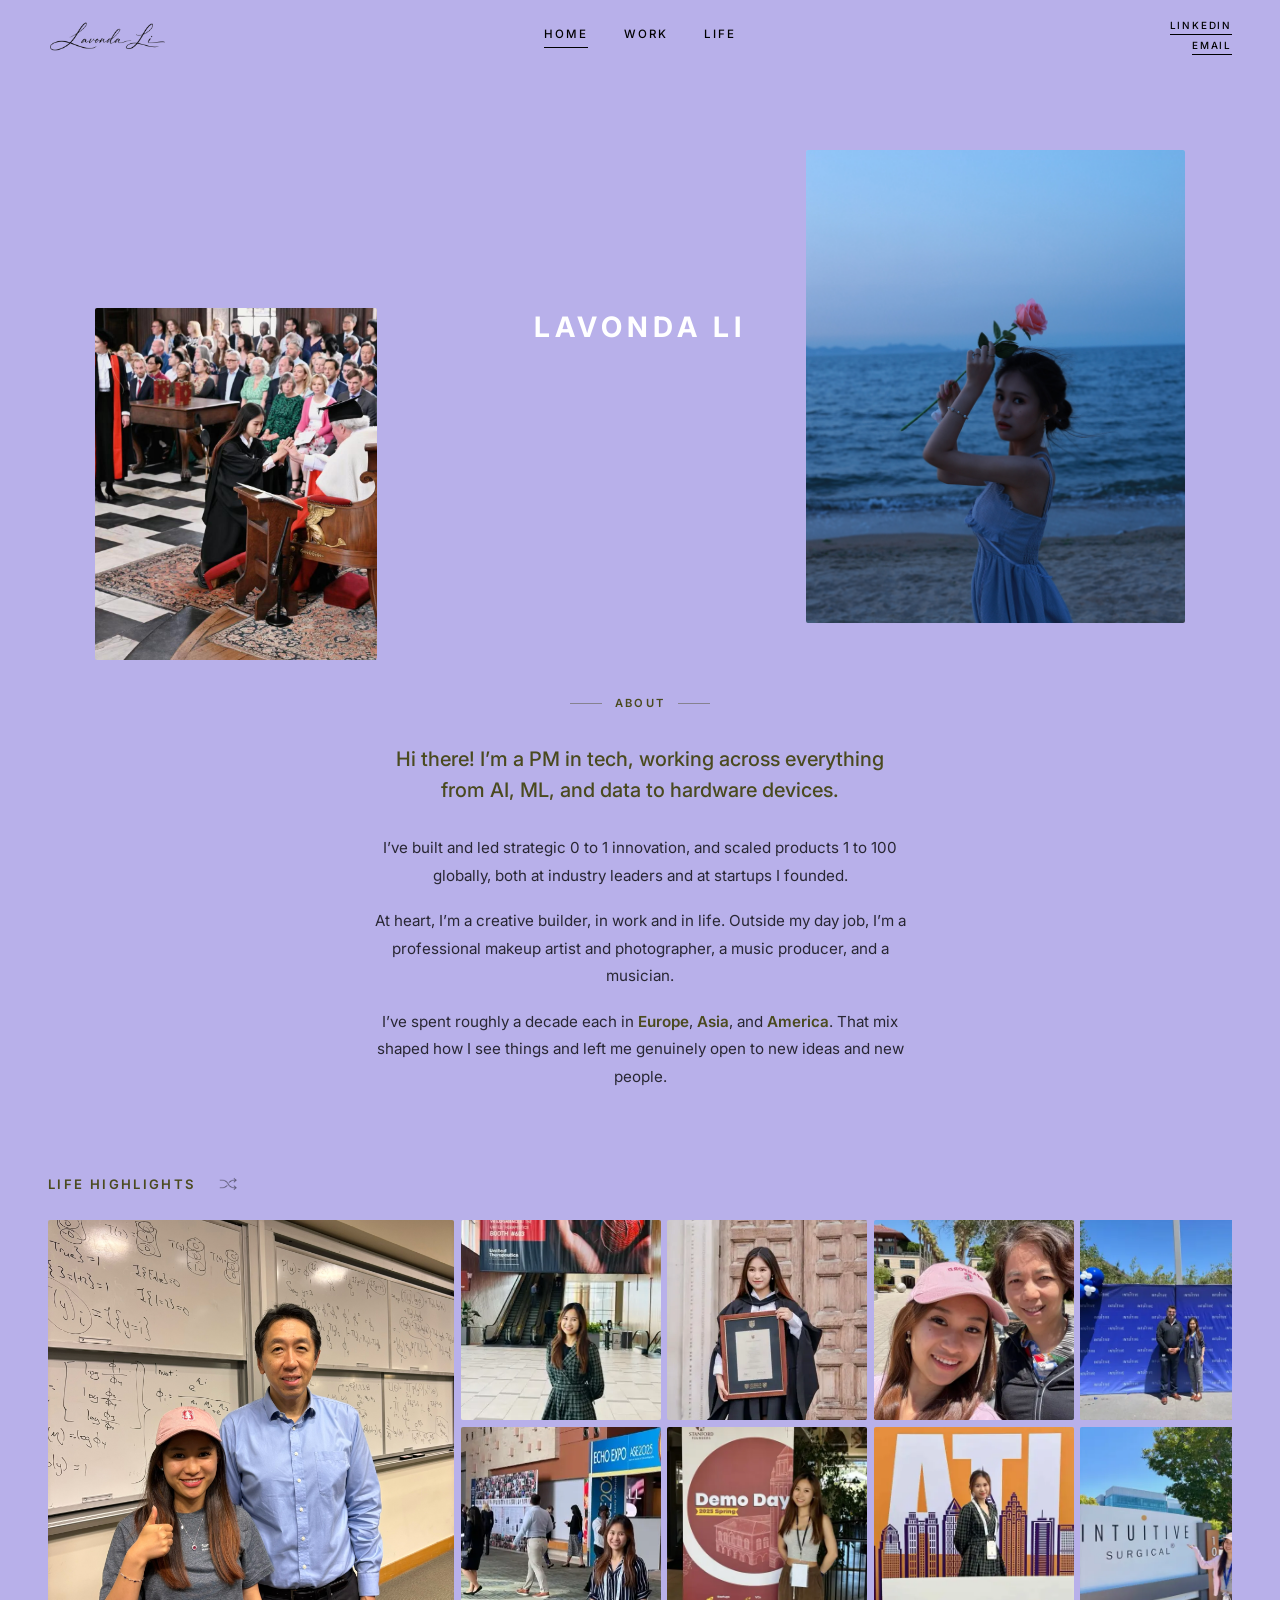
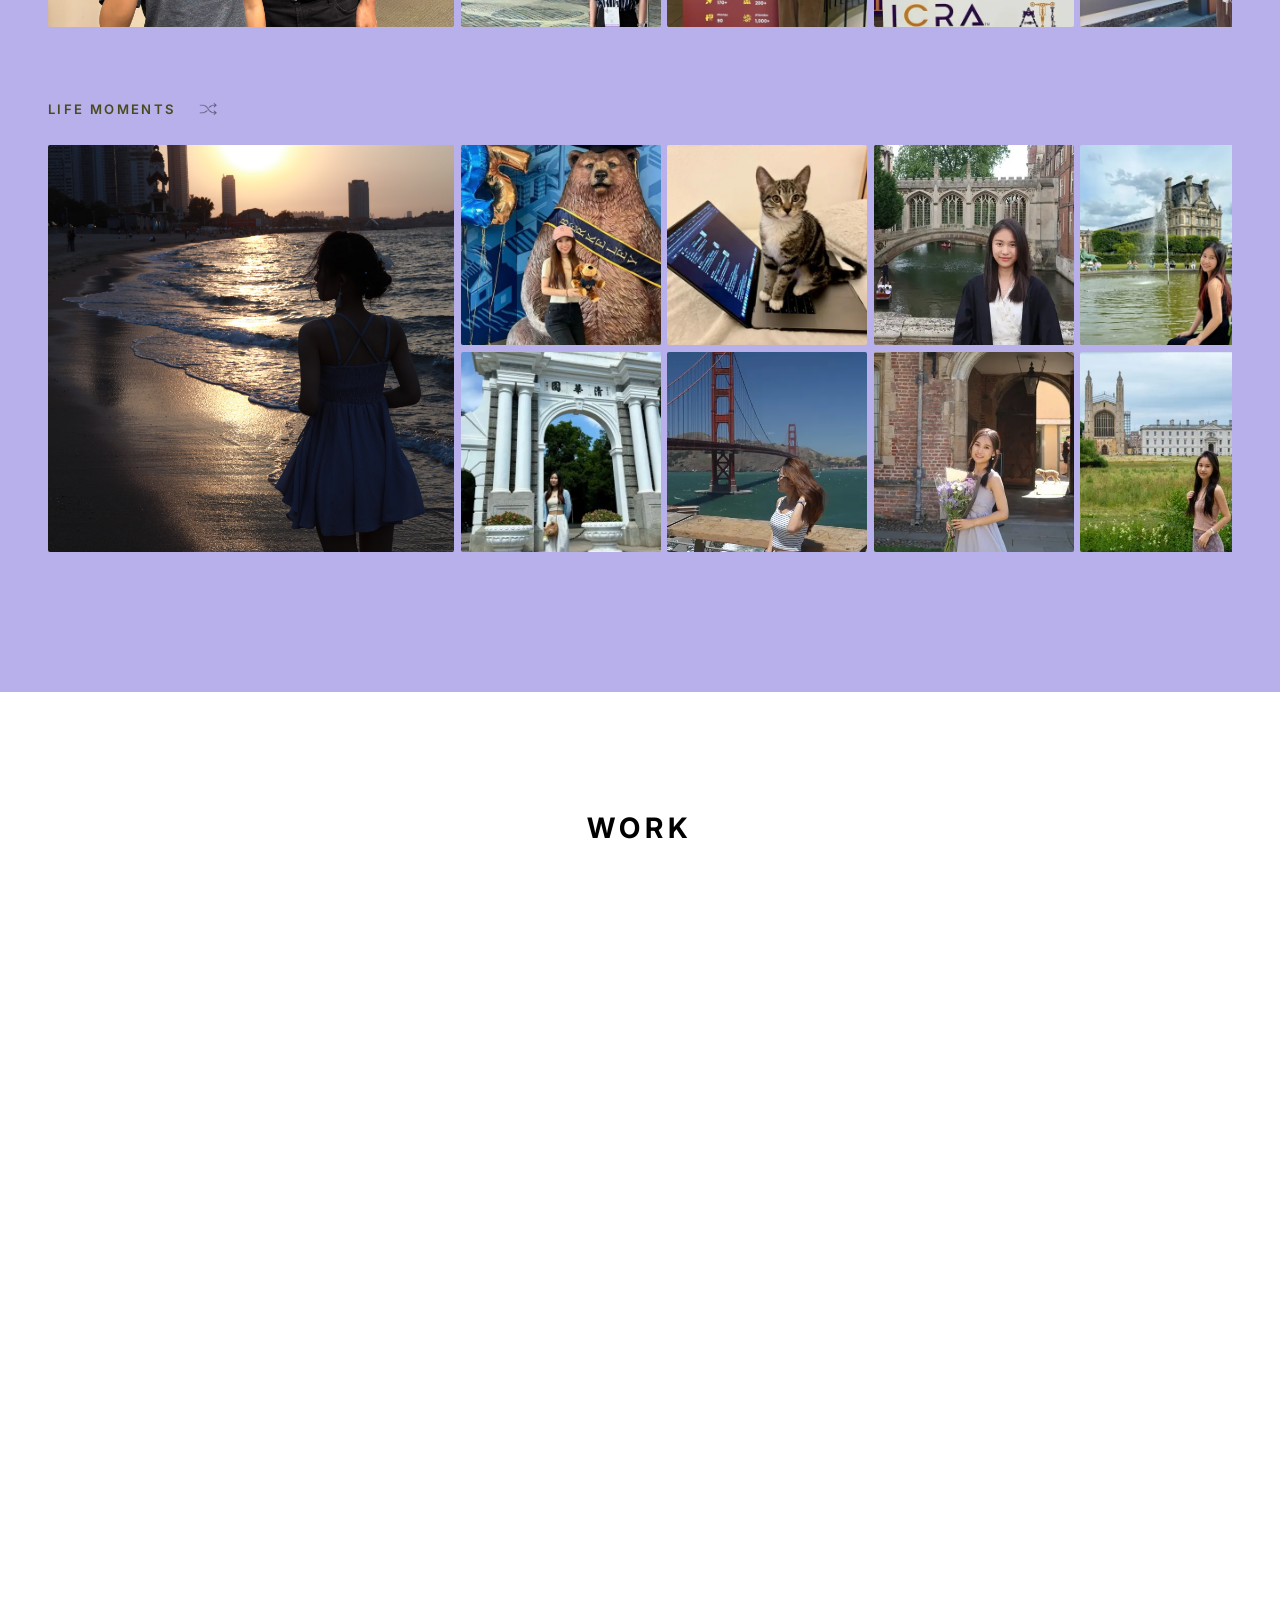
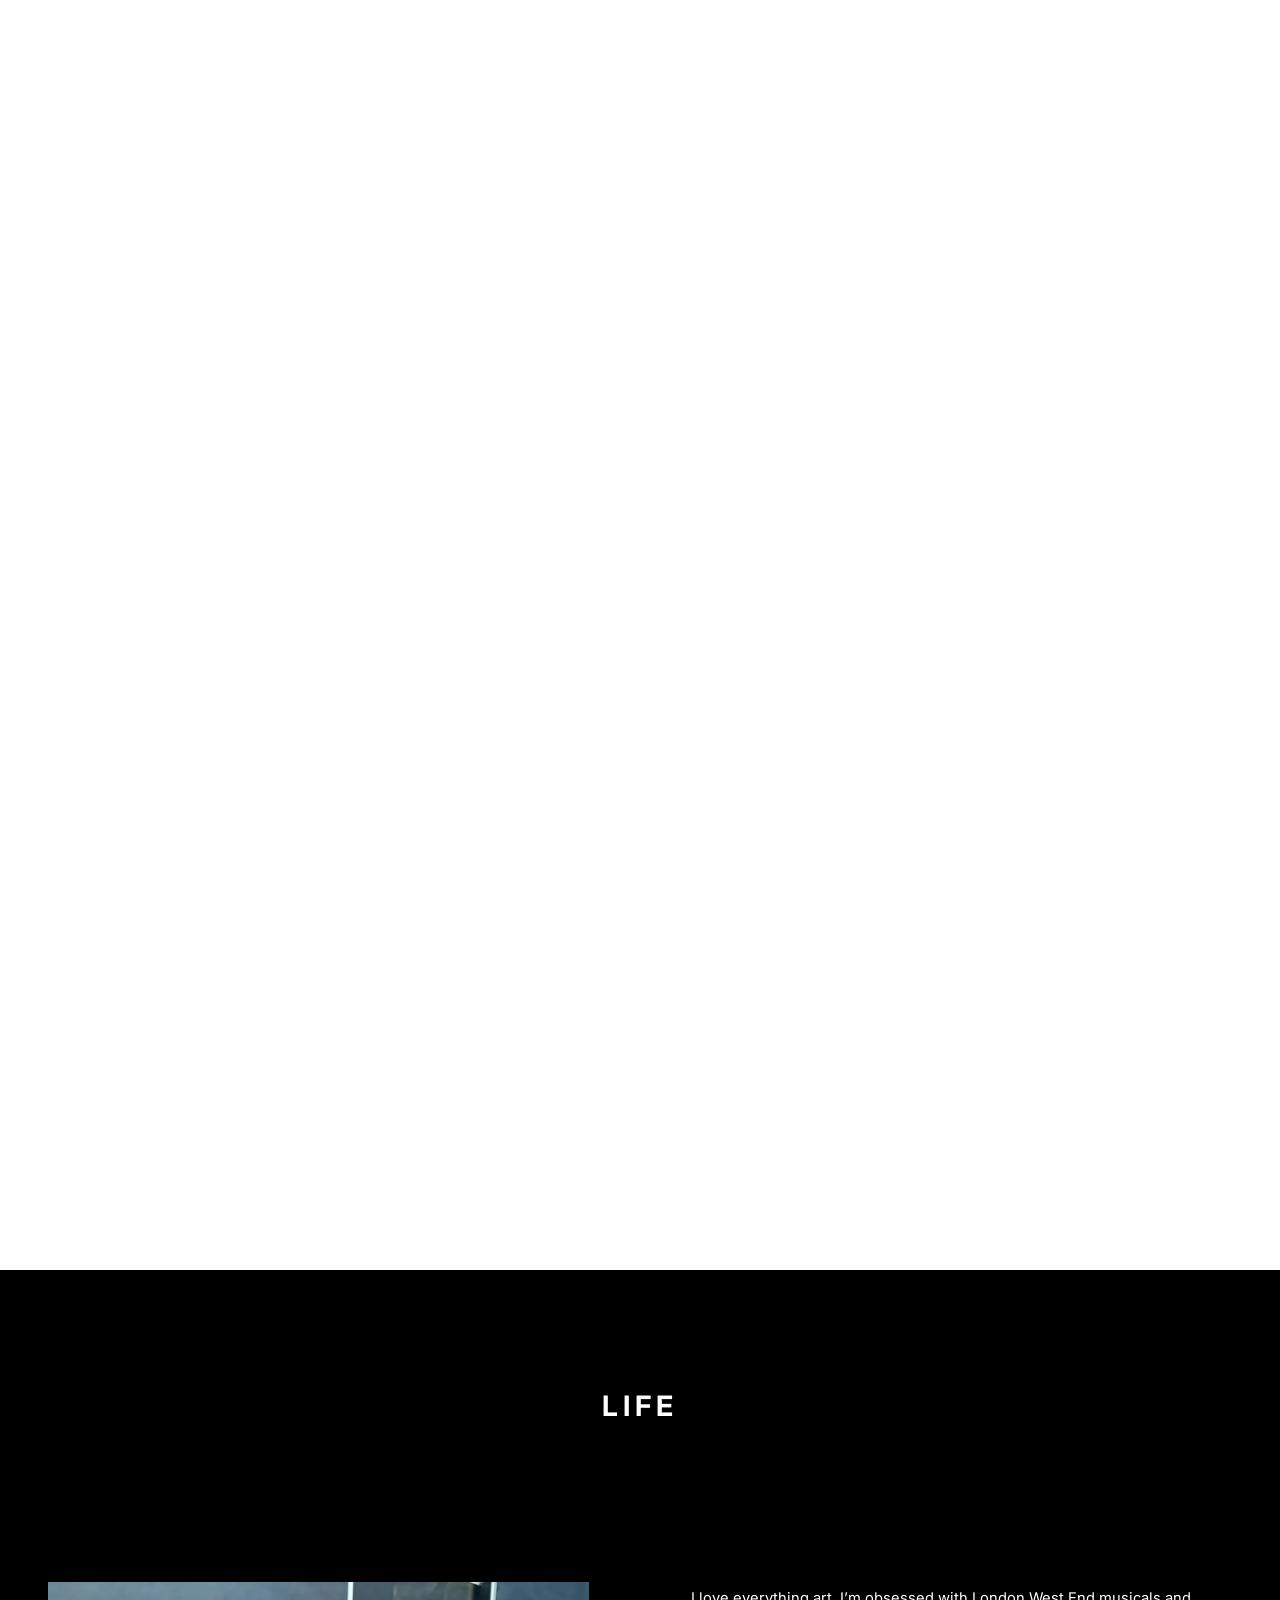
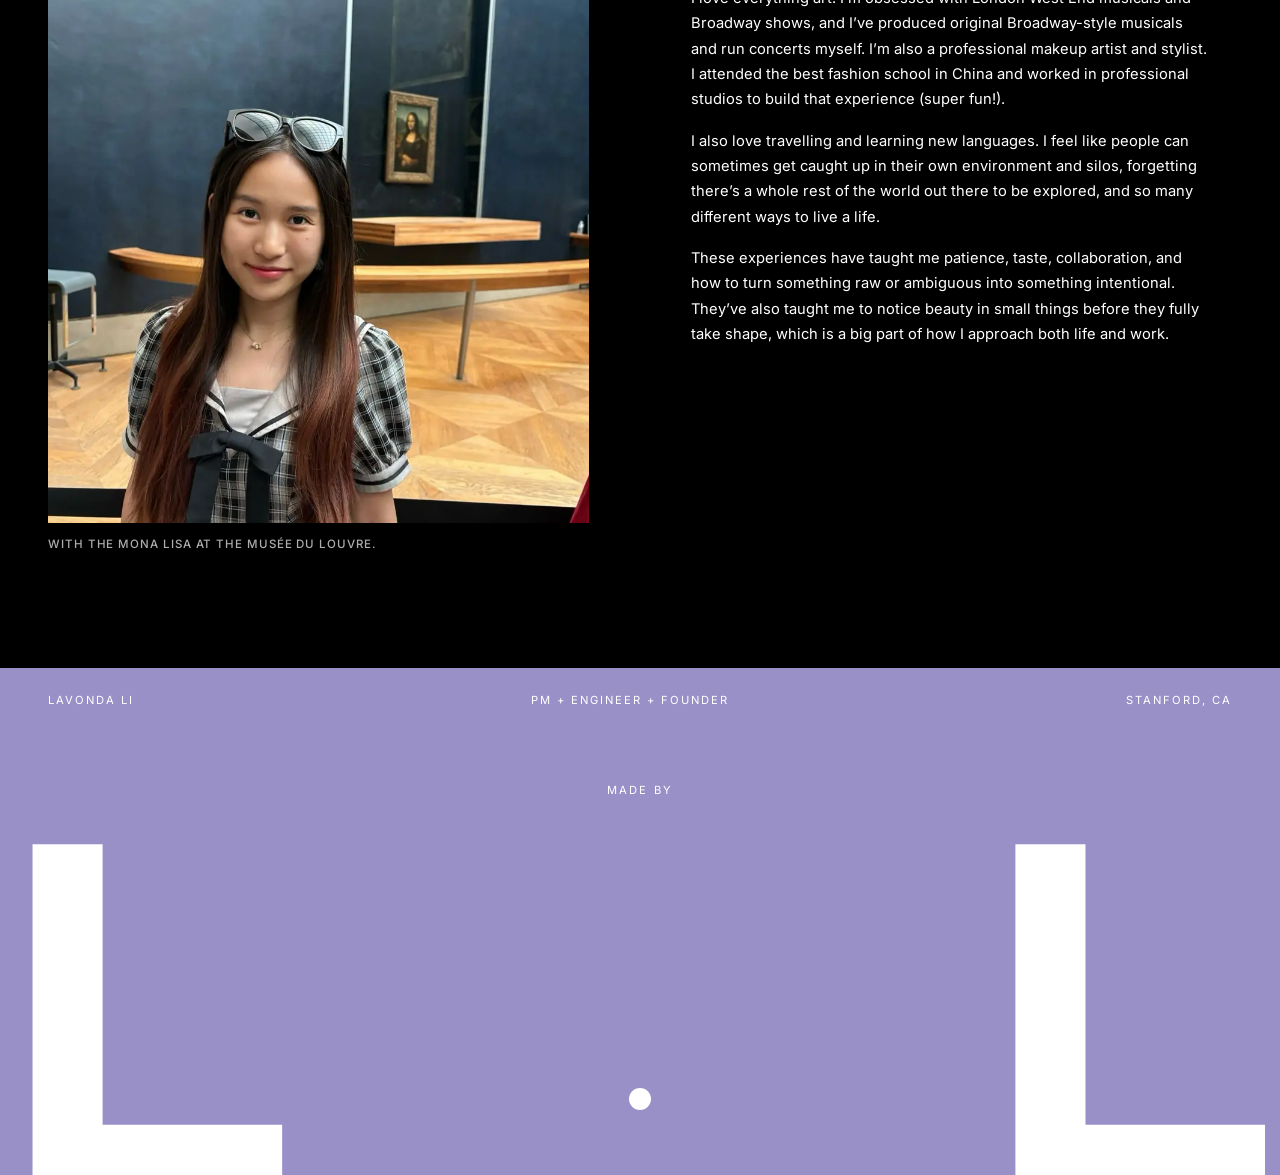
==== commit 7d3c1d8a: "Refine gallery captions and shuffle hints" ====
--- a/index.html
+++ b/index.html
@@ -93,7 +93,7 @@
       <section id="life" class="life-showcase" aria-labelledby="life-heading">
         <h2 id="life-heading" class="center-title life-title">Life</h2>
         <article class="life-entry">
-          <div class="life-media">
+          <figure class="life-media">
             <img
               src="images/thumbs/mona_lisa.webp"
               alt="Lavonda at the Louvre with the Mona Lisa"
@@ -103,7 +103,8 @@
               width="2048"
               height="1536"
             />
-          </div>
+            <figcaption>With the Mona Lisa at the Mus&eacute;e du Louvre.</figcaption>
+          </figure>
           <div class="life-copy">
             <p>
               I love everything art. I&rsquo;m obsessed with London West End
@@ -132,7 +133,7 @@
     </div>
   </main>
 
-  <script src="js/photos.js" defer></script>
+  <script src="js/photos.js?v=tap-captions" defer></script>
   <script src="js/work.js" defer></script>
   <script src="js/header.js" defer></script>
   <script src="js/cursor.js" defer></script>
--- a/css/styles.css
+++ b/css/styles.css
@@ -424,8 +424,35 @@
 .photo-rail .tile:focus-within figcaption {
   opacity: 1;
 }
-@media (hover: none) {
-  .photo-rail .tile figcaption { opacity: 1; }
+@media (hover: none), (pointer: coarse) {
+  .photo-rail .tile figcaption {
+    opacity: 0;
+  }
+  .photo-rail .tile.has-caption::after {
+    content: "i";
+    position: absolute;
+    right: 0.55rem;
+    bottom: 0.55rem;
+    width: 1.35rem;
+    height: 1.35rem;
+    border-radius: 50%;
+    background: rgba(0, 0, 0, 0.48);
+    color: var(--white);
+    display: grid;
+    place-items: center;
+    font-size: 0.7rem;
+    font-weight: 600;
+    font-style: italic;
+    line-height: 1;
+    pointer-events: none;
+    transition: opacity 180ms ease;
+  }
+  .photo-rail .tile.is-caption-visible figcaption {
+    opacity: 1;
+  }
+  .photo-rail .tile.is-caption-visible::after {
+    opacity: 0;
+  }
 }
 /* ---------- Shared work showcase ---------- */
 .work-showcase {
@@ -549,15 +576,25 @@
   align-items: start;
 }
 .life-media {
+  margin: 0;
+}
+.life-media img {
+  width: 100%;
   aspect-ratio: 1 / 1;
+  height: auto;
+  object-fit: cover;
+  object-position: 42% 50%;
   overflow: hidden;
   background: var(--placeholder-dark);
 }
-.life-media img {
-  width: 100%;
-  height: 100%;
-  object-fit: cover;
-  object-position: 42% 50%;
+.life-media figcaption {
+  margin-top: 0.85rem;
+  color: rgba(255, 255, 255, 0.68);
+  font-size: 0.72rem;
+  font-weight: 500;
+  letter-spacing: 0.08em;
+  line-height: 1.45;
+  text-transform: uppercase;
 }
 .life-copy {
   max-width: 52ch;
